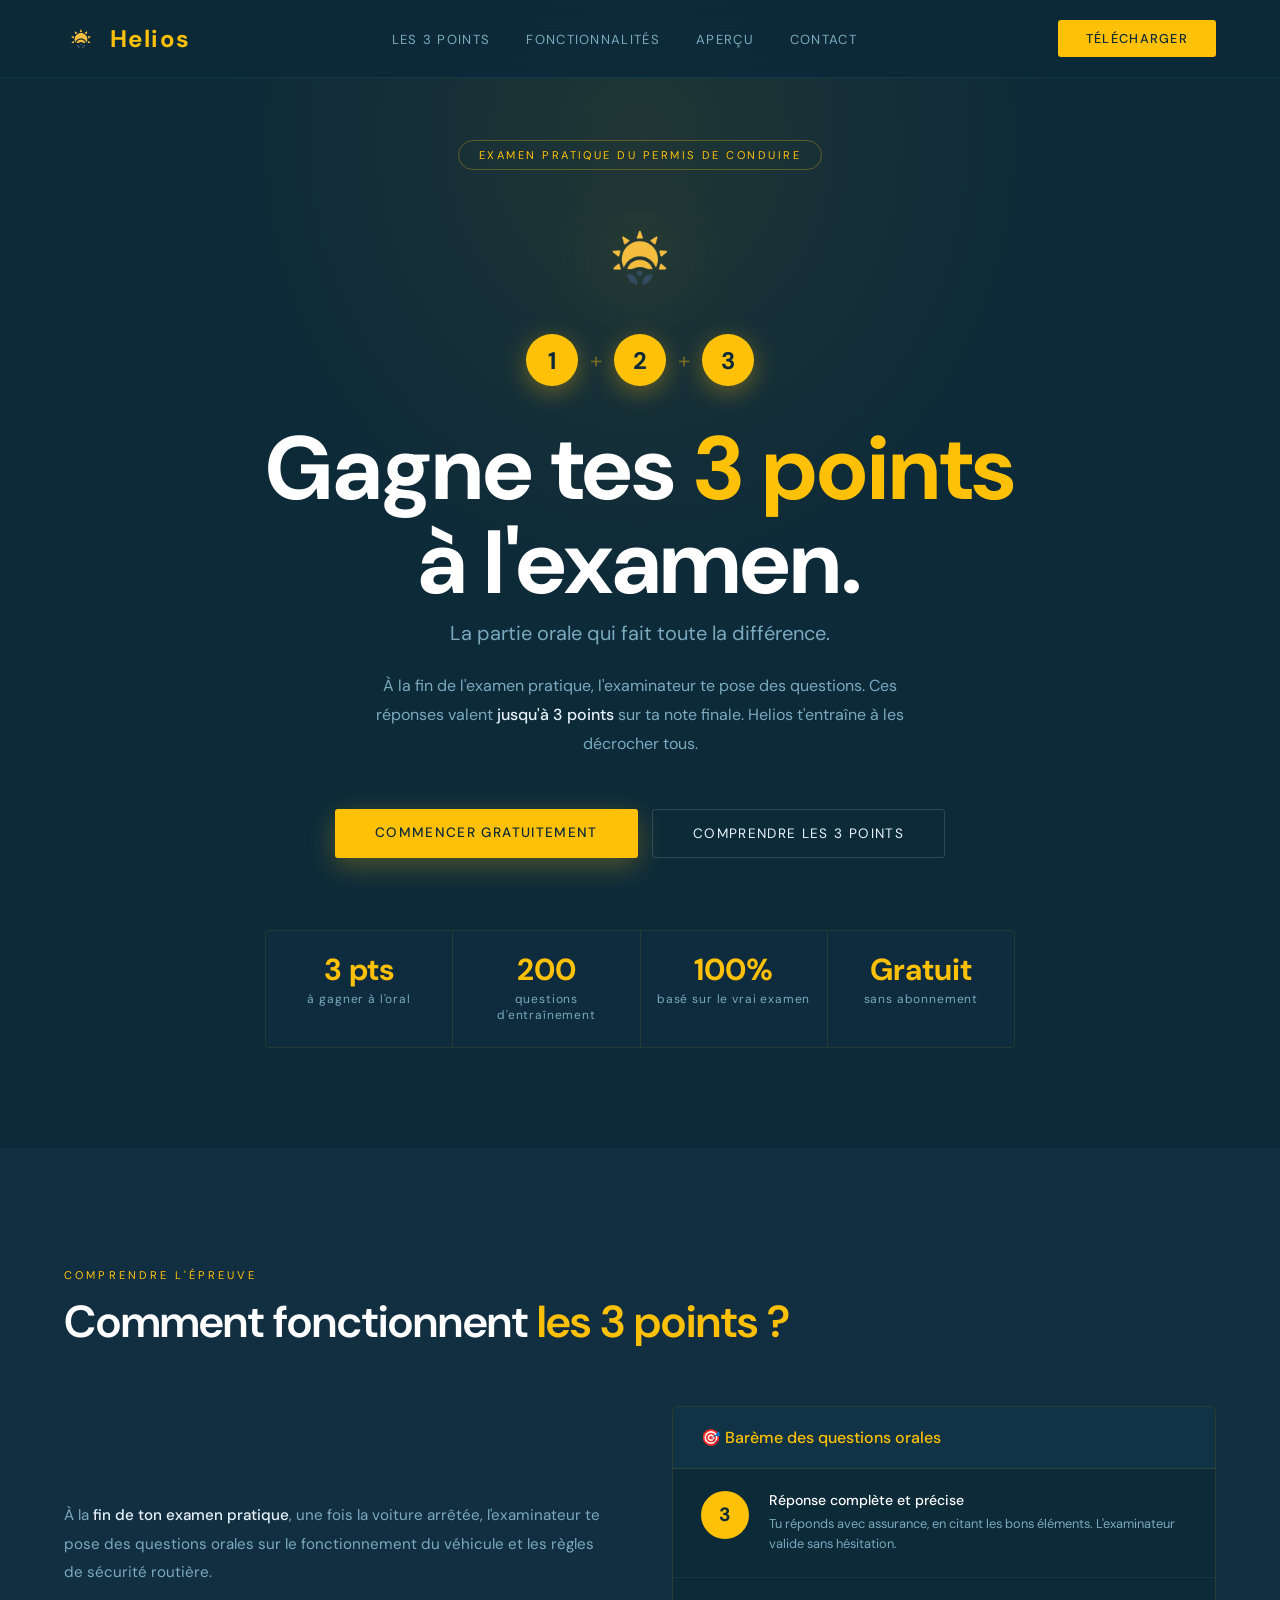
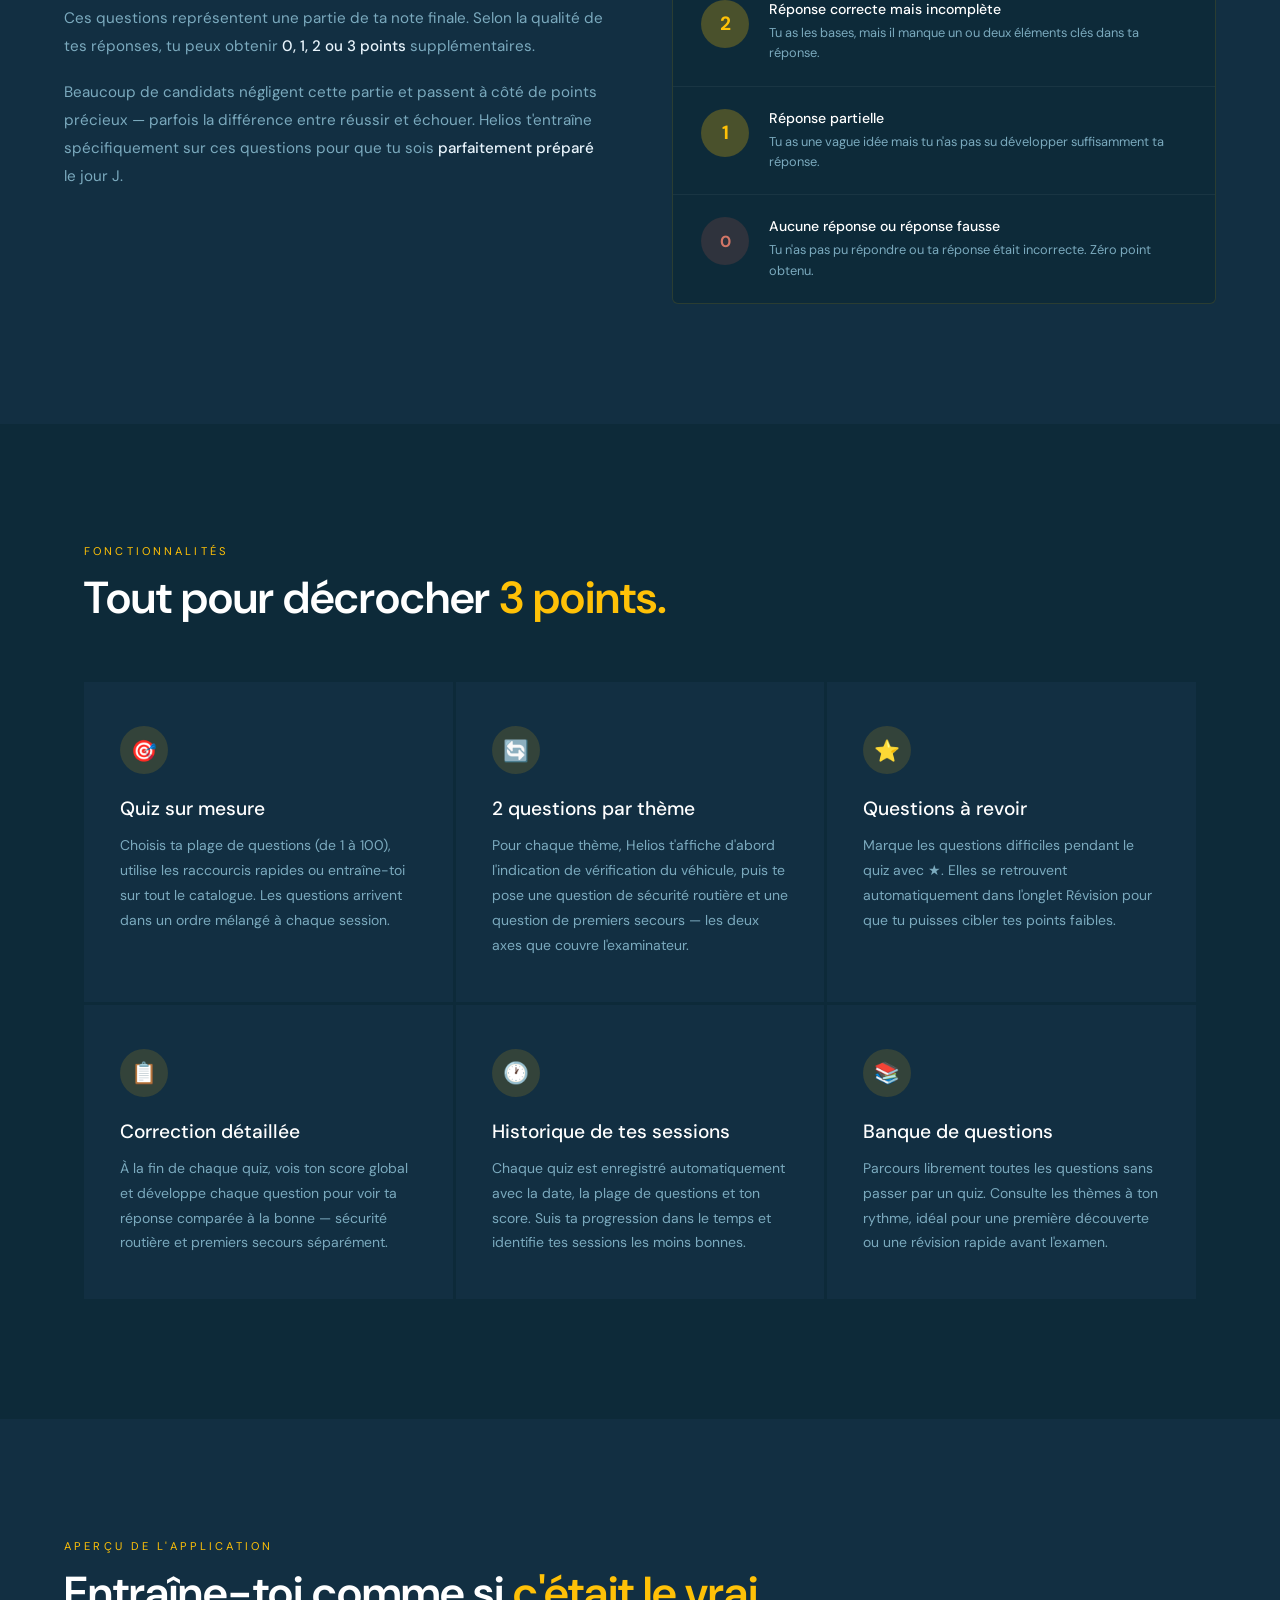
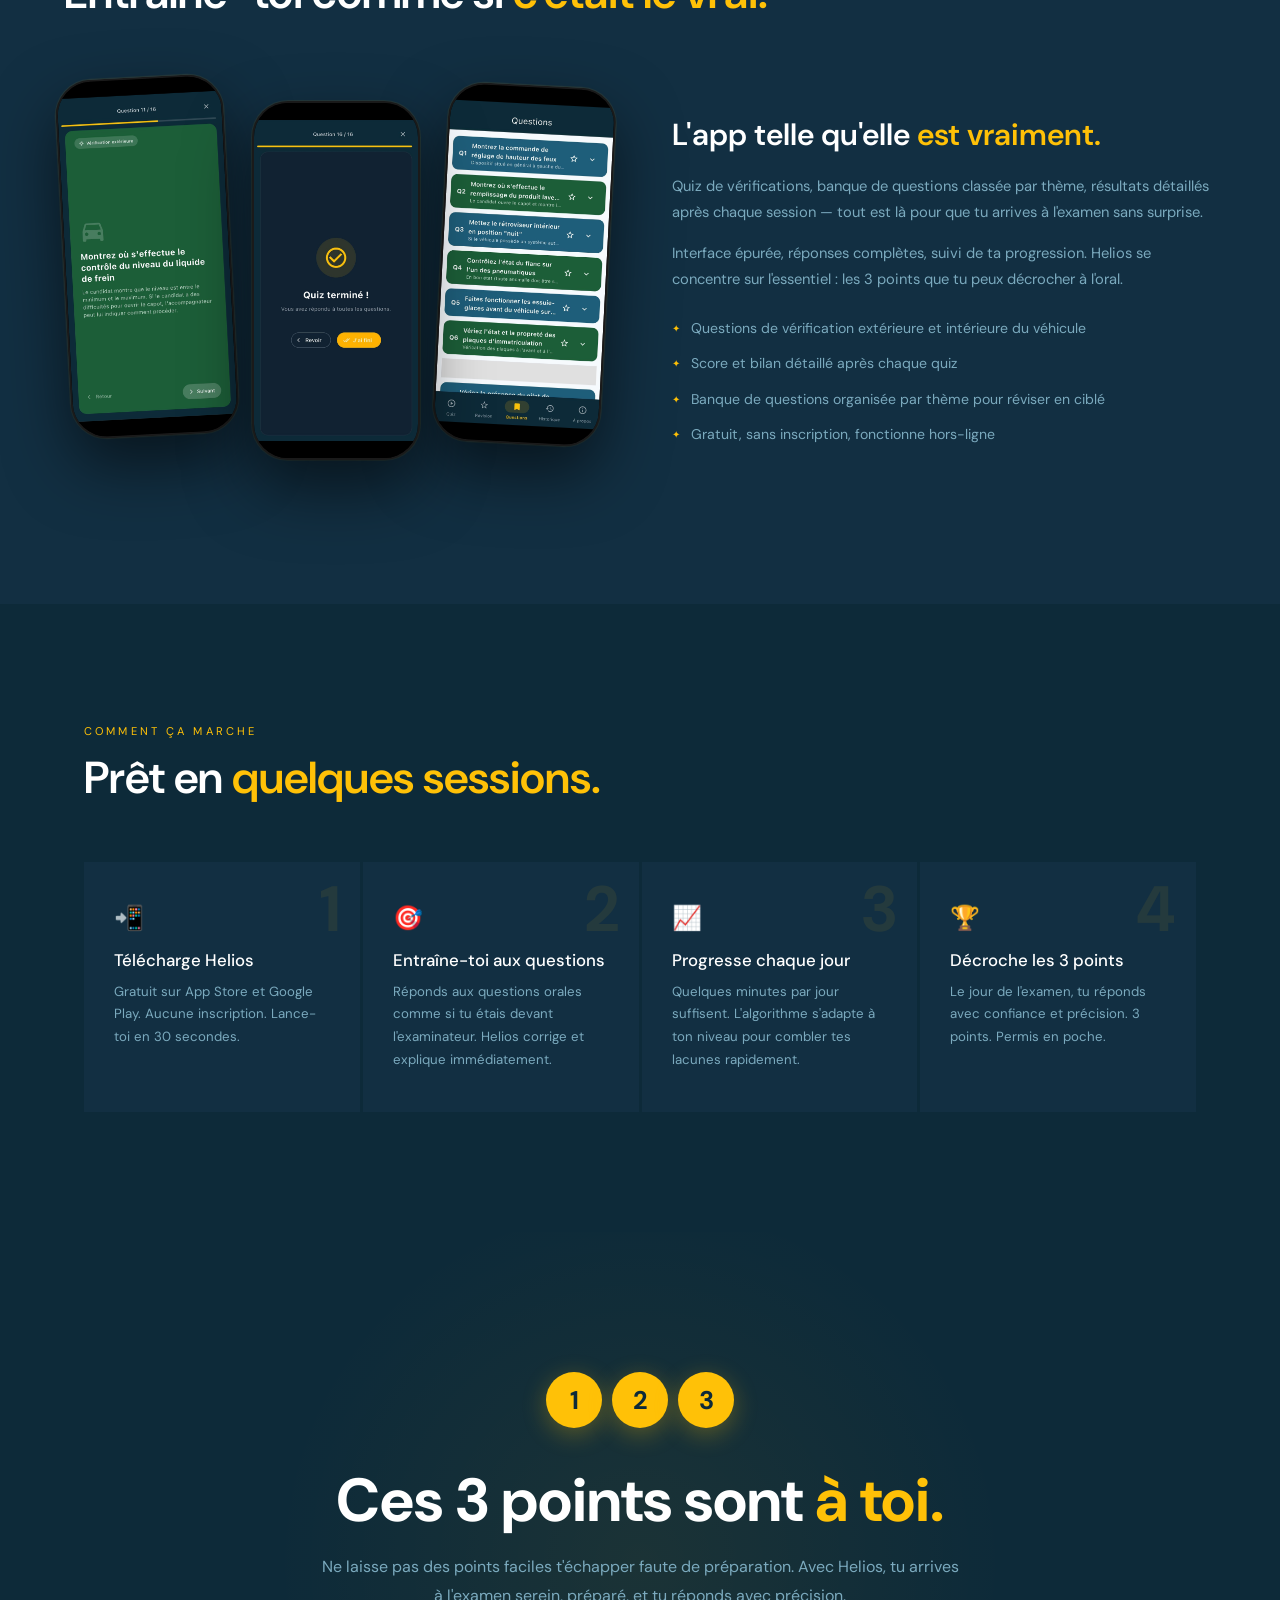
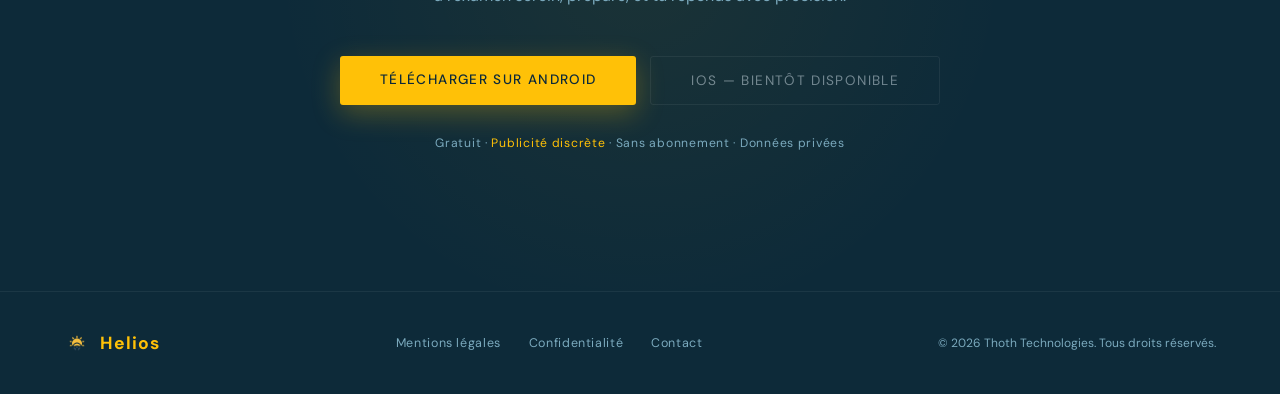
==== index.html @ 71e43f44 "Upgrade website" ====
<!DOCTYPE html>
<html lang="fr">
<head>
    <meta charset="UTF-8">
    <meta name="viewport" content="width=device-width, initial-scale=1.0">
    <title>Helios — Décroche tes 3 points à l'examen</title>
    <meta property="og:title" content="Helios — Décroche tes 3 points à l'examen">
    <meta property="og:description" content="Entraîne-toi aux questions orales du permis B. Gratuit, sans abonnement.">
    <meta property="og:type" content="website">
    <meta name="twitter:card" content="summary">
    <link rel="icon" href="img/logo.png">
    <link rel="stylesheet" href="style.css">
    <style>
        /* ─── HERO ─── */
        .hero {
            min-height:100vh; display:flex; align-items:center; justify-content:center;
            padding:140px 64px 100px; position:relative; overflow:hidden; text-align:center;
        }
        .hero::before {
            content:''; position:absolute; top:-100px; left:50%; transform:translateX(-50%);
            width:1000px; height:800px;
            background:radial-gradient(ellipse at 50% 30%, rgba(255,193,7,0.08), transparent 60%);
            pointer-events:none;
        }
        .hero-inner { position:relative; z-index:1; max-width:860px; }

        .hero-badge {
            display:inline-flex; align-items:center; gap:8px;
            border:1px solid rgba(255,193,7,0.3); color:var(--amber);
            font-size:0.7rem; letter-spacing:0.22em; text-transform:uppercase;
            padding:7px 20px; border-radius:100px; margin-bottom:40px;
            animation:riseIn .9s .05s ease both;
        }

        .hero-logo {
            width:96px; height:96px; object-fit:cover; object-position:center center;
            margin:0 auto 28px; display:block; border-radius:20px;
            filter:drop-shadow(0 0 40px rgba(255,193,7,0.42));
            animation:riseIn .9s .1s ease both;
        }

        .points-visual {
            display:flex; align-items:center; justify-content:center; gap:12px;
            margin-bottom:36px; animation:riseIn .9s .15s ease both;
        }
        .point-circle {
            width:52px; height:52px; border-radius:50%;
            background:var(--amber); color:var(--ink);
            font-family:'DM Sans',sans-serif; font-size:1.5rem; font-weight:700;
            display:flex; align-items:center; justify-content:center;
            box-shadow:0 6px 24px rgba(255,193,7,0.35);
            animation:popIn .5s ease both;
        }
        .point-circle:nth-child(1) { animation-delay:.3s; }
        .point-circle:nth-child(2) { animation-delay:.5s; width:62px; height:62px; font-size:1.8rem; box-shadow:0 8px 32px rgba(255,193,7,0.45); }
        .point-circle:nth-child(3) { animation-delay:.7s; }
        .point-plus { font-family:'DM Sans',sans-serif; font-size:1.4rem; color:rgba(255,193,7,0.4); }
        @keyframes popIn { from { opacity:0; transform:scale(0.5); } to { opacity:1; transform:scale(1); } }

        .hero-title {
            font-family:'DM Sans',sans-serif;
            font-size:clamp(3rem,7vw,5.6rem); font-weight:700; line-height:1.05;
            color:var(--white); margin-bottom:10px;
            animation:riseIn .9s .2s ease both;
        }
        .hero-title em { color:var(--amber); }

        .hero-tagline {
            font-family:'DM Sans',sans-serif;
            font-size:clamp(1rem,2vw,1.25rem); color:var(--muted);
            margin-bottom:26px; animation:riseIn .9s .25s ease both;
        }

        .hero-sub {
            font-size:1rem; color:var(--muted); line-height:1.8;
            max-width:580px; margin:0 auto 50px; animation:riseIn .9s .3s ease both;
        }
        .hero-sub strong { color:var(--text); font-weight:500; }

        .hero-actions {
            display:flex; gap:14px; justify-content:center; flex-wrap:wrap;
            animation:riseIn .9s .37s ease both;
        }

        .btn-gold {
            background:var(--amber); color:var(--ink); padding:15px 40px; border-radius:3px;
            font-size:0.85rem; font-weight:500; letter-spacing:0.1em; text-transform:uppercase;
            text-decoration:none; box-shadow:0 8px 28px rgba(255,193,7,0.28);
            transition:background .3s, transform .25s, box-shadow .3s;
        }
        .btn-gold:hover { background:var(--amber-soft); transform:translateY(-2px); box-shadow:0 14px 40px rgba(255,193,7,0.38); }
        .btn-ghost {
            background:transparent; color:var(--text); padding:15px 40px; border-radius:3px;
            font-size:0.85rem; letter-spacing:0.1em; text-transform:uppercase; text-decoration:none;
            border:1px solid rgba(255,255,255,0.14); transition:border-color .3s, color .3s;
        }
        .btn-ghost:hover { border-color:var(--amber); color:var(--amber); }

        /* Score strip */
        .score-strip {
            display:flex; gap:0; margin-top:72px;
            border:1px solid rgba(255,193,7,0.1); border-radius:4px; overflow:hidden;
            animation:riseIn .9s .45s ease both;
        }
        .score-item {
            flex:1; padding:24px 16px; text-align:center;
            background:rgba(18,47,66,0.55); border-right:1px solid rgba(255,193,7,0.1);
            transition:background .3s;
        }
        .score-item:last-child { border-right:none; }
        .score-item:hover { background:var(--ink-light); }
        .score-num { font-family:'DM Sans',sans-serif; font-size:1.9rem; font-weight:700; color:var(--amber); display:block; line-height:1; }
        .score-label { font-size:0.75rem; color:var(--muted); letter-spacing:0.07em; margin-top:6px; }

        @keyframes riseIn { from { opacity:0; transform:translateY(22px); } to { opacity:1; transform:translateY(0); } }

        /* ─── EXPLAINER ─── */
        .explainer { padding:120px 64px; background:var(--ink-light); }
        .explainer-inner { max-width:1200px; margin:0 auto; }
        .explainer-grid { display:grid; grid-template-columns:1fr 1fr; gap:64px; align-items:center; margin-top:56px; }
        .explainer-text p { font-size:0.95rem; color:var(--muted); line-height:1.85; margin-bottom:18px; }
        .explainer-text p strong { color:var(--text); font-weight:500; }

        .points-card { background:var(--ink); border:1px solid rgba(255,193,7,0.12); border-radius:6px; overflow:hidden; }
        .points-card-header {
            background:rgba(31,94,122,0.18); padding:20px 28px;
            border-bottom:1px solid rgba(255,193,7,0.12);
            display:flex; align-items:center; gap:10px;
        }
        .points-card-header span { font-family:'DM Sans',sans-serif; font-size:1rem; font-weight:500; color:var(--amber); }
        .points-row {
            padding:22px 28px; border-bottom:1px solid rgba(255,255,255,0.05);
            display:flex; align-items:flex-start; gap:20px; transition:background .2s;
        }
        .points-row:last-child { border-bottom:none; }
        .points-row:hover { background:rgba(255,193,7,0.03); }
        .points-badge {
            min-width:48px; height:48px; border-radius:50%;
            background:var(--amber); color:var(--ink);
            font-family:'DM Sans',sans-serif; font-size:1.2rem; font-weight:700;
            display:flex; align-items:center; justify-content:center; flex-shrink:0;
        }
        .points-badge.partial { background:rgba(255,193,7,0.25); color:var(--amber); }
        .points-badge.zero { background:rgba(240,100,80,0.15); color:var(--red); font-size:1rem; }
        .points-info h4 { font-size:0.88rem; color:var(--white); font-weight:500; margin-bottom:5px; }
        .points-info p { font-size:0.8rem; color:var(--muted); line-height:1.6; }

        .section-eyebrow { font-size:0.7rem; letter-spacing:0.28em; text-transform:uppercase; color:var(--amber); margin-bottom:14px; }
        .section-title { font-family:'DM Sans',sans-serif; font-size:clamp(1.9rem,3.5vw,3rem); font-weight:600; color:var(--white); line-height:1.2; margin-bottom:0; }
        .section-title em { color:var(--amber); }

        /* ─── FEATURES ─── */
        .features { padding:120px 64px; max-width:1240px; margin:0 auto; }
        .features-grid { display:grid; grid-template-columns:repeat(3,1fr); gap:3px; }
        .feat { background:var(--ink-light); padding:44px 36px; position:relative; overflow:hidden; transition:background .3s; }
        .feat:hover { background:rgba(31,94,122,0.10); }
        .feat::after { content:''; position:absolute; top:0; left:0; right:0; height:2px; background:linear-gradient(90deg,var(--amber),transparent); opacity:0; transition:opacity .3s; }
        .feat:hover::after { opacity:1; }
        .feat-icon { width:48px; height:48px; border-radius:50%; background:var(--amber-dim); display:flex; align-items:center; justify-content:center; font-size:1.3rem; margin-bottom:22px; }
        .feat-title { font-family:'DM Sans',sans-serif; font-size:1.2rem; font-weight:500; color:var(--white); margin-bottom:12px; }
        .feat-desc { font-size:0.875rem; color:var(--muted); line-height:1.78; }

        /* ─── PREVIEW ─── */
        .preview { padding:120px 64px; background:var(--ink-light); }
        .preview-inner { max-width:1240px; margin:0 auto; }
        .preview-grid { display:grid; grid-template-columns:1fr 1fr; gap:64px; align-items:center; margin-top:56px; }

        .screenshots-gallery {
            display:flex; gap:20px; align-items:flex-start; justify-content:center;
            padding:16px 0 32px;
        }
        .phone-frame {
            flex:1; max-width:200px; border-radius:36px; overflow:hidden;
            border:2px solid rgba(255,255,255,0.1);
            box-shadow:0 28px 64px rgba(0,0,0,0.55), 0 0 0 1px rgba(255,193,7,0.08);
            background:#000;
            transition:transform .35s ease, box-shadow .35s ease;
        }
        .phone-frame img { width:100%; height:auto; display:block; }
        .phone-frame:first-child { transform:rotate(-3deg) translateY(-16px); }
        .phone-frame:first-child:hover { transform:rotate(-3deg) translateY(-24px); box-shadow:0 40px 80px rgba(0,0,0,0.65), 0 0 0 1px rgba(255,193,7,0.2); }
        .phone-frame:nth-child(2) { transform:rotate(0deg) translateY(8px); z-index:1; }
        .phone-frame:nth-child(2):hover { transform:rotate(0deg) translateY(0px); box-shadow:0 40px 80px rgba(0,0,0,0.65), 0 0 0 1px rgba(255,193,7,0.2); }
        .phone-frame:last-child { transform:rotate(3deg) translateY(-8px); }
        .phone-frame:last-child:hover { transform:rotate(3deg) translateY(-16px); box-shadow:0 40px 80px rgba(0,0,0,0.65), 0 0 0 1px rgba(255,193,7,0.2); }

        .preview-text h3 { font-family:'DM Sans',sans-serif; font-size:1.9rem; font-weight:600; color:var(--white); margin-bottom:18px; line-height:1.3; }
        .preview-text h3 em { color:var(--amber); }
        .preview-text p { font-size:0.92rem; color:var(--muted); line-height:1.8; margin-bottom:14px; }
        .preview-points { list-style:none; display:flex; flex-direction:column; gap:13px; margin-top:24px; }
        .preview-points li { display:flex; align-items:flex-start; gap:11px; font-size:0.88rem; color:var(--muted); line-height:1.6; }
        .preview-points li::before { content:'✦'; color:var(--amber); font-size:0.6rem; margin-top:4px; flex-shrink:0; }

        /* ─── HOW ─── */
        .how { padding:120px 64px; max-width:1240px; margin:0 auto; }
        .how-steps { display:grid; grid-template-columns:repeat(4,1fr); gap:3px; margin-top:56px; }
        .step { background:var(--ink-light); padding:40px 30px; position:relative; transition:background .3s; }
        .step:hover { background:rgba(31,94,122,0.10); }
        .step::after { content:''; position:absolute; bottom:0; left:0; right:0; height:2px; background:linear-gradient(90deg,var(--amber),transparent); opacity:0; transition:opacity .3s; }
        .step:hover::after { opacity:1; }
        .step-num { font-family:'DM Sans',sans-serif; font-size:4rem; font-weight:700; color:rgba(255,193,7,0.08); line-height:1; position:absolute; top:16px; right:20px; }
        .step-icon { font-size:1.5rem; margin-bottom:16px; }
        .step-title { font-family:'DM Sans',sans-serif; font-size:1.05rem; font-weight:500; color:var(--white); margin-bottom:10px; }
        .step-desc { font-size:0.83rem; color:var(--muted); line-height:1.72; }

        /* ─── CTA ─── */
        .cta-section { padding:140px 64px; text-align:center; position:relative; overflow:hidden; }
        .cta-section::before {
            content:''; position:absolute; top:50%; left:50%; transform:translate(-50%,-50%);
            width:800px; height:800px;
            background:radial-gradient(circle, rgba(255,193,7,0.06), transparent 65%); pointer-events:none;
        }
        .cta-inner { position:relative; z-index:1; max-width:640px; margin:0 auto; }
        .cta-points { display:flex; gap:10px; justify-content:center; margin-bottom:40px; }
        .cta-point {
            width:56px; height:56px; border-radius:50%;
            background:var(--amber); color:var(--ink);
            font-family:'DM Sans',sans-serif; font-size:1.6rem; font-weight:700;
            display:flex; align-items:center; justify-content:center;
            box-shadow:0 6px 24px rgba(255,193,7,0.3);
        }
        .cta-title { font-family:'DM Sans',sans-serif; font-size:clamp(2.4rem,5vw,3.8rem); font-weight:700; color:var(--white); line-height:1.1; margin-bottom:18px; }
        .cta-title em { color:var(--amber); }
        .cta-sub { font-size:1rem; color:var(--muted); line-height:1.8; margin-bottom:46px; }
        .cta-trust { margin-top:30px; font-size:0.76rem; color:var(--muted); letter-spacing:0.06em; }
        .cta-trust span { color:var(--amber); }

        /* ─── RESPONSIVE ─── */
        @media (max-width:900px) {
            .hero, .features, .preview, .cta-section, .how, .explainer { padding-left:24px; padding-right:24px; }
            .features-grid, .how-steps { grid-template-columns:1fr; }
            .preview-grid, .explainer-grid { grid-template-columns:1fr; }
            .screenshots-gallery { gap:12px; }
            .phone-frame { max-width:140px; border-radius:24px; }
            .phone-frame:first-child, .phone-frame:last-child { transform:none; }
            .phone-frame:nth-child(2) { transform:none; }
            .score-strip { flex-direction:column; }
            .score-item { border-right:none; border-bottom:1px solid rgba(255,193,7,0.1); }
            .score-item:last-child { border-bottom:none; }
        }
        @media (max-width:600px) {
            .hero-title { font-size:2.6rem; }
            .point-circle { width:44px; height:44px; font-size:1.2rem; }
            .point-circle:nth-child(2) { width:52px; height:52px; font-size:1.4rem; }
        }
    </style>
</head>
<body>

<!-- NAV -->
<nav class="nav">
    <a href="#" class="nav-brand">
        <img src="img/logo.png" alt="Helios">
        <span>Helios</span>
    </a>
    <ul class="nav-links">
        <li><a href="#comment">Les 3 points</a></li>
        <li><a href="#fonctionnalites">Fonctionnalités</a></li>
        <li><a href="#apercu">Aperçu</a></li>
        <li><a href="#contact">Contact</a></li>
    </ul>
    <a href="#contact" class="nav-btn">Télécharger</a>
</nav>

<!-- HERO -->
<section class="hero">
    <div class="hero-inner">
        <div class="hero-badge">Examen pratique du permis de conduire</div>
        <img src="img/logo.png" alt="Helios" class="hero-logo">

        <div class="points-visual">
            <div class="point-circle">1</div>
            <span class="point-plus">+</span>
            <div class="point-circle">2</div>
            <span class="point-plus">+</span>
            <div class="point-circle">3</div>
        </div>

        <h1 class="hero-title">Gagne tes <em>3 points</em><br>à l'examen.</h1>
        <p class="hero-tagline">La partie orale qui fait toute la différence.</p>
        <p class="hero-sub">
            À la fin de l'examen pratique, l'examinateur te pose des questions. Ces réponses valent <strong>jusqu'à 3 points</strong> sur ta note finale. Helios t'entraîne à les décrocher tous.
        </p>
        <div class="hero-actions">
            <a href="#contact" class="btn-gold">Commencer gratuitement</a>
            <a href="#comment" class="btn-ghost">Comprendre les 3 points</a>
        </div>
        <div class="score-strip">
            <div class="score-item">
                <span class="score-num">3 pts</span>
                <div class="score-label">à gagner à l'oral</div>
            </div>
            <div class="score-item">
                <span class="score-num">200</span>
                <div class="score-label">questions d'entraînement</div>
            </div>
            <div class="score-item">
                <span class="score-num">100%</span>
                <div class="score-label">basé sur le vrai examen</div>
            </div>
            <div class="score-item">
                <span class="score-num">Gratuit</span>
                <div class="score-label">sans abonnement</div>
            </div>
        </div>
    </div>
</section>

<!-- EXPLICATION DES 3 POINTS -->
<section class="explainer" id="comment">
    <div class="explainer-inner">
        <p class="section-eyebrow">Comprendre l'épreuve</p>
        <h2 class="section-title" style="margin-bottom:0;">Comment fonctionnent <em>les 3 points ?</em></h2>
        <div class="explainer-grid">
            <div class="explainer-text">
                <p>À la <strong>fin de ton examen pratique</strong>, une fois la voiture arrêtée, l'examinateur te pose des questions orales sur le fonctionnement du véhicule et les règles de sécurité routière.</p>
                <p>Ces questions représentent une partie de ta note finale. Selon la qualité de tes réponses, tu peux obtenir <strong>0, 1, 2 ou 3 points</strong> supplémentaires.</p>
                <p>Beaucoup de candidats négligent cette partie et passent à côté de points précieux — parfois la différence entre réussir et échouer. Helios t'entraîne spécifiquement sur ces questions pour que tu sois <strong>parfaitement préparé</strong> le jour J.</p>
            </div>
            <div class="points-card">
                <div class="points-card-header">
                    <span>🎯 Barème des questions orales</span>
                </div>
                <div class="points-row">
                    <div class="points-badge">3</div>
                    <div class="points-info">
                        <h4>Réponse complète et précise</h4>
                        <p>Tu réponds avec assurance, en citant les bons éléments. L'examinateur valide sans hésitation.</p>
                    </div>
                </div>
                <div class="points-row">
                    <div class="points-badge partial">2</div>
                    <div class="points-info">
                        <h4>Réponse correcte mais incomplète</h4>
                        <p>Tu as les bases, mais il manque un ou deux éléments clés dans ta réponse.</p>
                    </div>
                </div>
                <div class="points-row">
                    <div class="points-badge partial">1</div>
                    <div class="points-info">
                        <h4>Réponse partielle</h4>
                        <p>Tu as une vague idée mais tu n'as pas su développer suffisamment ta réponse.</p>
                    </div>
                </div>
                <div class="points-row">
                    <div class="points-badge zero">0</div>
                    <div class="points-info">
                        <h4>Aucune réponse ou réponse fausse</h4>
                        <p>Tu n'as pas pu répondre ou ta réponse était incorrecte. Zéro point obtenu.</p>
                    </div>
                </div>
            </div>
        </div>
    </div>
</section>

<!-- FEATURES -->
<section class="features" id="fonctionnalites">
    <p class="section-eyebrow">Fonctionnalités</p>
    <h2 class="section-title" style="margin-bottom:56px;">Tout pour décrocher <em>3 points.</em></h2>
    <div class="features-grid">
        <div class="feat">
            <div class="feat-icon">🎯</div>
            <h3 class="feat-title">Quiz sur mesure</h3>
            <p class="feat-desc">Choisis ta plage de questions (de 1 à 100), utilise les raccourcis rapides ou entraîne-toi sur tout le catalogue. Les questions arrivent dans un ordre mélangé à chaque session.</p>
        </div>
        <div class="feat">
            <div class="feat-icon">🔄</div>
            <h3 class="feat-title">2 questions par thème</h3>
            <p class="feat-desc">Pour chaque thème, Helios t'affiche d'abord l'indication de vérification du véhicule, puis te pose une question de sécurité routière et une question de premiers secours — les deux axes que couvre l'examinateur.</p>
        </div>
        <div class="feat">
            <div class="feat-icon">⭐</div>
            <h3 class="feat-title">Questions à revoir</h3>
            <p class="feat-desc">Marque les questions difficiles pendant le quiz avec ★. Elles se retrouvent automatiquement dans l'onglet Révision pour que tu puisses cibler tes points faibles.</p>
        </div>
        <div class="feat">
            <div class="feat-icon">📋</div>
            <h3 class="feat-title">Correction détaillée</h3>
            <p class="feat-desc">À la fin de chaque quiz, vois ton score global et développe chaque question pour voir ta réponse comparée à la bonne — sécurité routière et premiers secours séparément.</p>
        </div>
        <div class="feat">
            <div class="feat-icon">🕐</div>
            <h3 class="feat-title">Historique de tes sessions</h3>
            <p class="feat-desc">Chaque quiz est enregistré automatiquement avec la date, la plage de questions et ton score. Suis ta progression dans le temps et identifie tes sessions les moins bonnes.</p>
        </div>
        <div class="feat">
            <div class="feat-icon">📚</div>
            <h3 class="feat-title">Banque de questions</h3>
            <p class="feat-desc">Parcours librement toutes les questions sans passer par un quiz. Consulte les thèmes à ton rythme, idéal pour une première découverte ou une révision rapide avant l'examen.</p>
        </div>
    </div>
</section>

<!-- APERÇU QUESTION -->
<section class="preview" id="apercu">
    <div class="preview-inner">
        <p class="section-eyebrow">Aperçu de l'application</p>
        <h2 class="section-title" style="margin-bottom:0;">Entraîne-toi comme si <em>c'était le vrai.</em></h2>
        <div class="preview-grid">
            <div class="screenshots-gallery">
                <div class="phone-frame">
                    <img src="img/screenshots/WA0005.jpg" alt="Question de vérification extérieure dans Helios" loading="lazy">
                </div>
                <div class="phone-frame">
                    <img src="img/screenshots/WA0013.jpg" alt="Résultats du quiz dans Helios" loading="lazy">
                </div>
                <div class="phone-frame">
                    <img src="img/screenshots/WA0017.jpg" alt="Banque de questions dans Helios" loading="lazy">
                </div>
            </div>
            <div class="preview-text">
                <h3>L'app telle qu'elle <em>est vraiment.</em></h3>
                <p>Quiz de vérifications, banque de questions classée par thème, résultats détaillés après chaque session — tout est là pour que tu arrives à l'examen sans surprise.</p>
                <p>Interface épurée, réponses complètes, suivi de ta progression. Helios se concentre sur l'essentiel : les 3 points que tu peux décrocher à l'oral.</p>
                <ul class="preview-points">
                    <li>Questions de vérification extérieure et intérieure du véhicule</li>
                    <li>Score et bilan détaillé après chaque quiz</li>
                    <li>Banque de questions organisée par thème pour réviser en ciblé</li>
                    <li>Gratuit, sans inscription, fonctionne hors-ligne</li>
                </ul>
            </div>
        </div>
    </div>
</section>

<!-- HOW IT WORKS -->
<section class="how">
    <p class="section-eyebrow">Comment ça marche</p>
    <h2 class="section-title" style="margin-bottom:0;">Prêt en <em>quelques sessions.</em></h2>
    <div class="how-steps">
        <div class="step">
            <span class="step-num">1</span>
            <div class="step-icon">📲</div>
            <h3 class="step-title">Télécharge Helios</h3>
            <p class="step-desc">Gratuit sur App Store et Google Play. Aucune inscription. Lance-toi en 30 secondes.</p>
        </div>
        <div class="step">
            <span class="step-num">2</span>
            <div class="step-icon">🎯</div>
            <h3 class="step-title">Entraîne-toi aux questions</h3>
            <p class="step-desc">Réponds aux questions orales comme si tu étais devant l'examinateur. Helios corrige et explique immédiatement.</p>
        </div>
        <div class="step">
            <span class="step-num">3</span>
            <div class="step-icon">📈</div>
            <h3 class="step-title">Progresse chaque jour</h3>
            <p class="step-desc">Quelques minutes par jour suffisent. L'algorithme s'adapte à ton niveau pour combler tes lacunes rapidement.</p>
        </div>
        <div class="step">
            <span class="step-num">4</span>
            <div class="step-icon">🏆</div>
            <h3 class="step-title">Décroche les 3 points</h3>
            <p class="step-desc">Le jour de l'examen, tu réponds avec confiance et précision. 3 points. Permis en poche.</p>
        </div>
    </div>
</section>

<!-- CTA -->
<section class="cta-section" id="contact">
    <div class="cta-inner">
        <div class="cta-points">
            <div class="cta-point">1</div>
            <div class="cta-point">2</div>
            <div class="cta-point">3</div>
        </div>
        <h2 class="cta-title">Ces 3 points sont <em>à toi.</em></h2>
        <p class="cta-sub">Ne laisse pas des points faciles t'échapper faute de préparation. Avec Helios, tu arrives à l'examen serein, préparé, et tu réponds avec précision.</p>
        <div class="hero-actions" style="justify-content:center;">
            <a href="https://play.google.com/store/apps/details?id=fr.thoth.examprepb&pli=1" class="btn-gold" target="_blank" rel="noopener">Télécharger sur Android</a>
            <span class="btn-ghost" style="opacity:0.45;cursor:default;" title="Bientôt disponible">iOS — Bientôt disponible</span>
        </div>
        <p class="cta-trust">Gratuit · <span>Publicité discrète</span> · Sans abonnement · Données privées</p>
    </div>
</section>

<!-- FOOTER -->
<footer class="footer">
    <div class="footer-brand">
        <img src="img/logo.png" alt="Helios">
        <span>Helios</span>
    </div>
    <div class="footer-links">
        <a href="mentions-legales.html">Mentions légales</a>
        <a href="confidentialite.html">Confidentialité</a>
        <a href="mailto:contact@thoth.fr">Contact</a>
    </div>
    <span class="footer-copy">© 2026 Thoth Technologies. Tous droits réservés.</span>
</footer>

</body>
</html>
---- style.css ----
@import url('https://fonts.googleapis.com/css2?family=DM+Sans:ital,wght@0,300;0,400;0,500;0,700;1,400&display=swap');

:root {
    --ink:        #0D2A39;
    --ink-light:  #122F42;
    --ink-mid:    #0F2D3D;
    --blue:       #1F5E7A;
    --amber:      #FFC107;
    --amber-soft: #FFD54F;
    --amber-dim:  rgba(255,193,7,0.14);
    --text:       #E8F4FC;
    --muted:      #7BAABE;
    --white:      #ffffff;
    --green:      rgba(100,220,140,0.85);
    --green-bg:   rgba(100,220,140,0.07);
    --red-bg:     rgba(240,100,80,0.06);
    --red:        rgba(240,130,110,0.85);
}

*, *::before, *::after { margin:0; padding:0; box-sizing:border-box; }
html { scroll-behavior:smooth; }
body { background:var(--ink); color:var(--text); font-family:'DM Sans',sans-serif; font-weight:400; overflow-x:hidden; }
em { font-style:normal; }

/* ─── NAV ─── */
.nav {
    position:fixed; top:0; left:0; right:0; z-index:200;
    display:flex; align-items:center; justify-content:space-between;
    padding:20px 64px;
    background:rgba(13,42,57,0.9); backdrop-filter:blur(16px);
    border-bottom:1px solid rgba(31,94,122,0.3);
}
.nav-brand { display:flex; align-items:center; gap:12px; text-decoration:none; }
.nav-brand img { height:34px; width:34px; object-fit:cover; object-position:center center; border-radius:6px; }
.nav-brand span { font-family:'DM Sans',sans-serif; font-size:1.5rem; font-weight:700; color:var(--amber); letter-spacing:0.06em; }
.nav-links { display:flex; gap:36px; list-style:none; }
.nav-links a { color:var(--muted); text-decoration:none; font-size:0.82rem; letter-spacing:0.1em; text-transform:uppercase; transition:color .3s; }
.nav-links a:hover { color:var(--amber); }
.nav-btn { background:var(--amber); color:var(--ink); padding:10px 28px; border-radius:3px; font-size:0.8rem; font-weight:500; letter-spacing:0.1em; text-transform:uppercase; text-decoration:none; transition:background .3s, transform .2s; }
.nav-btn:hover { background:var(--amber-soft); transform:translateY(-1px); }

/* ─── FOOTER ─── */
.footer {
    padding:38px 64px; border-top:1px solid rgba(255,255,255,0.06);
    display:flex; align-items:center; justify-content:space-between; flex-wrap:wrap; gap:16px;
}
.footer-brand { display:flex; align-items:center; gap:10px; }
.footer-brand img { height:26px; width:26px; object-fit:cover; object-position:center center; border-radius:5px; }
.footer-brand span { font-family:'DM Sans',sans-serif; font-size:1.1rem; font-weight:700; color:var(--amber); letter-spacing:0.06em; }
.footer-links { display:flex; gap:28px; }
.footer-links a { font-size:0.78rem; color:var(--muted); text-decoration:none; letter-spacing:0.05em; transition:color .3s; }
.footer-links a:hover { color:var(--amber); }
.footer-copy { font-size:0.75rem; color:var(--muted); }

/* ─── RESPONSIVE (nav + footer only) ─── */
@media (max-width:900px) {
    .nav { padding:18px 24px; }
    .nav-links { display:none; }
    .footer { flex-direction:column; align-items:flex-start; padding:28px 24px; }
}
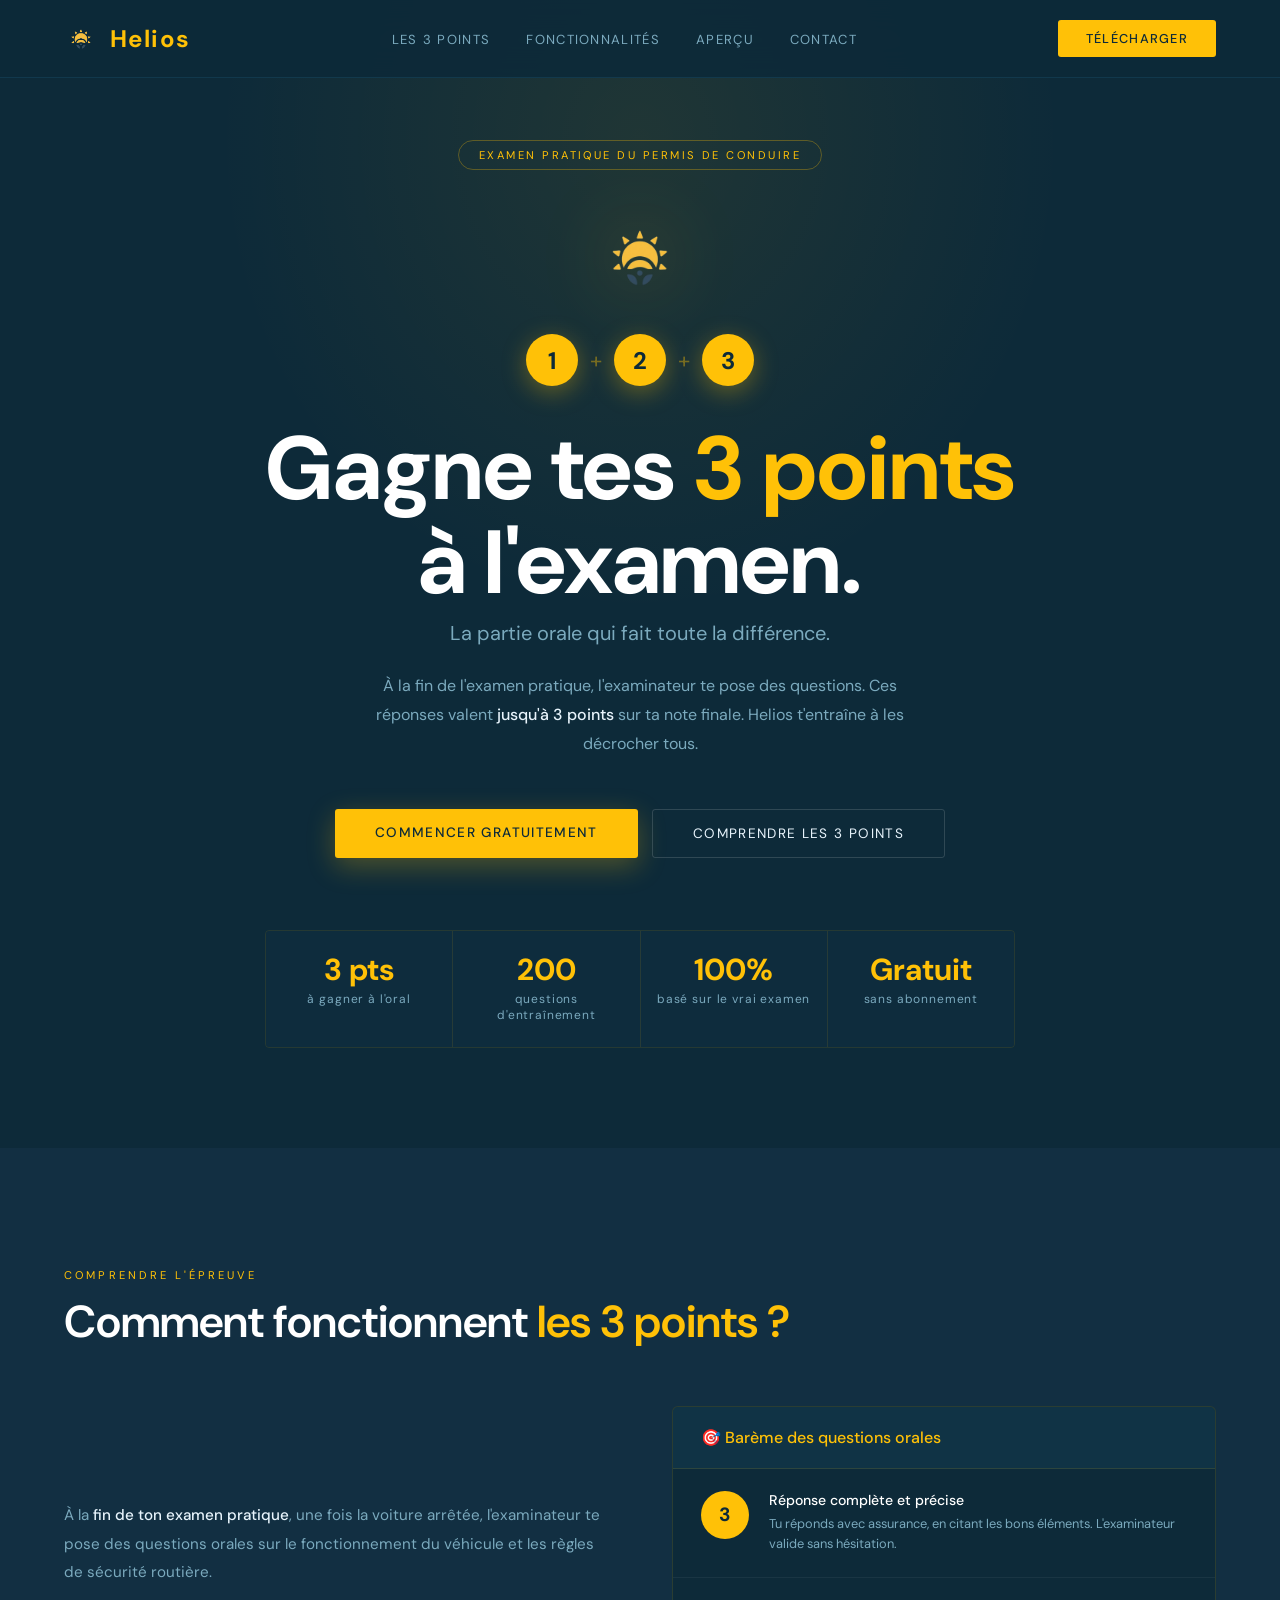
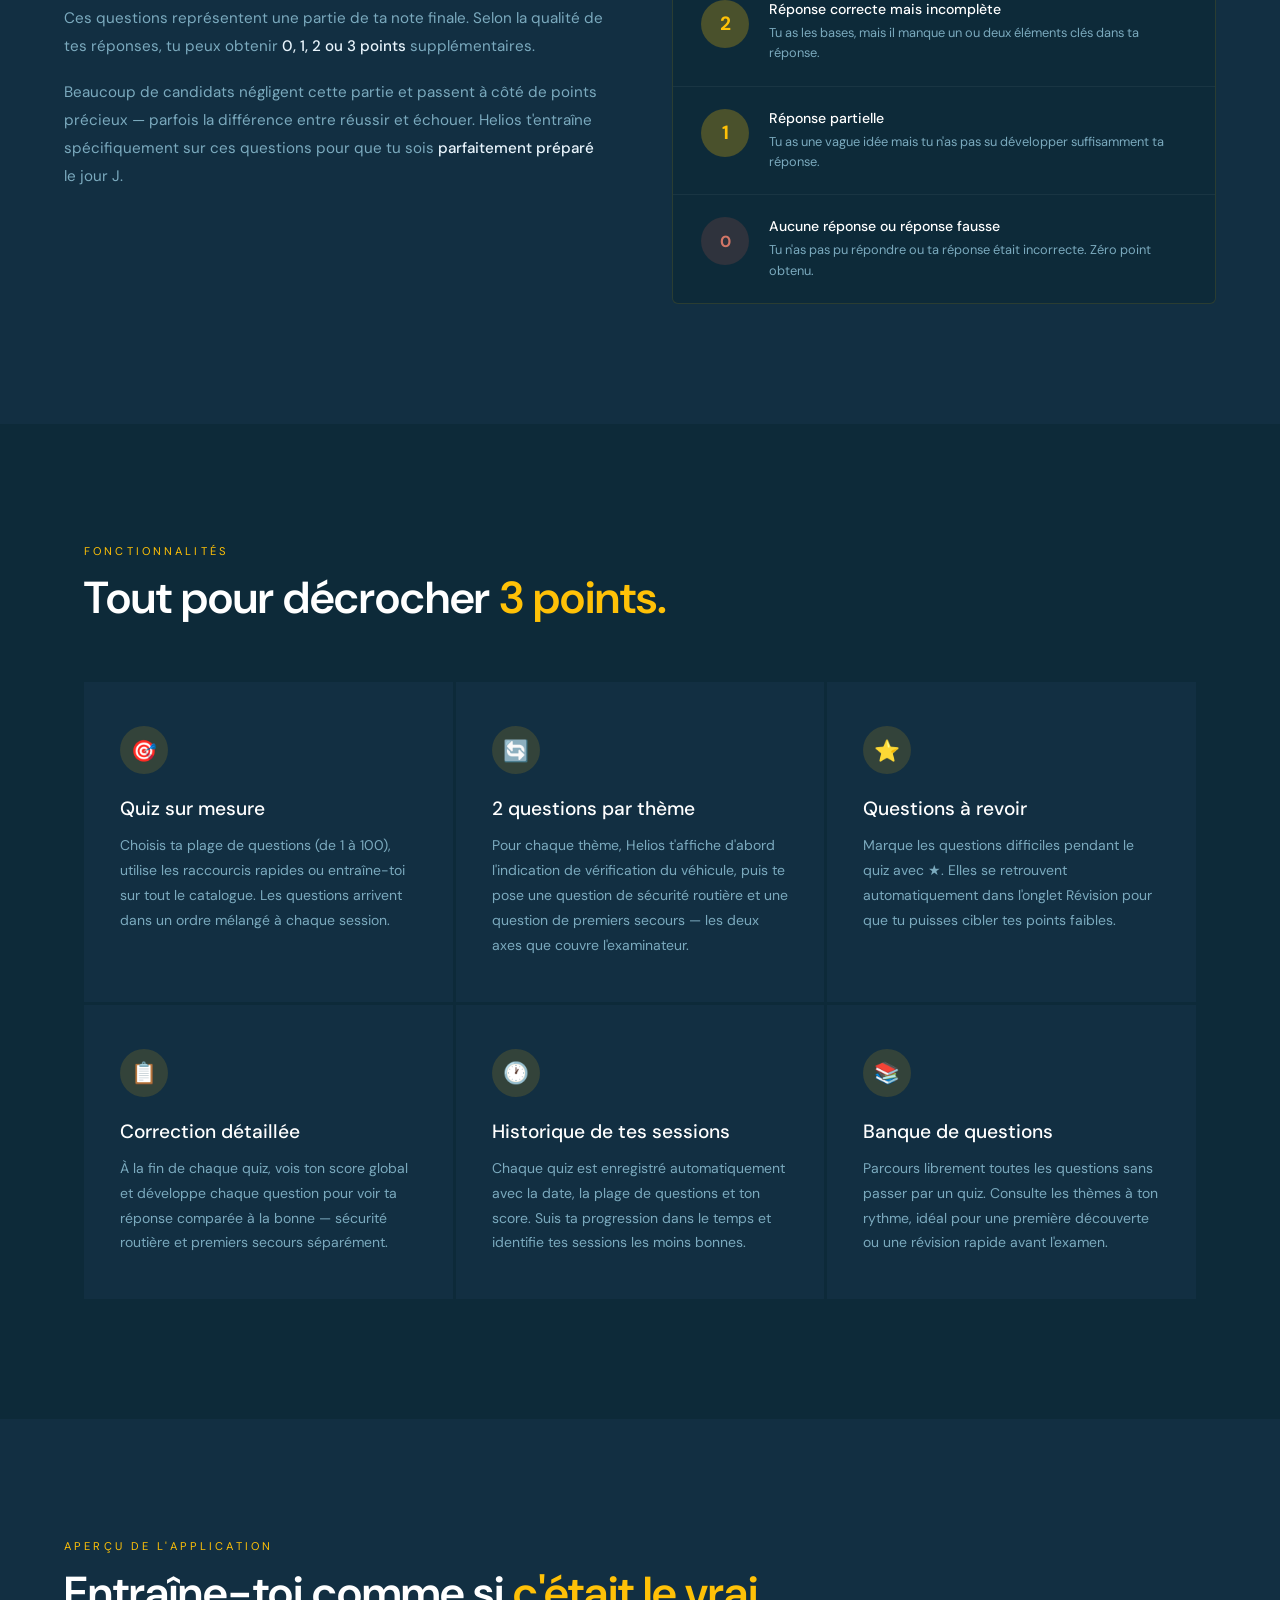
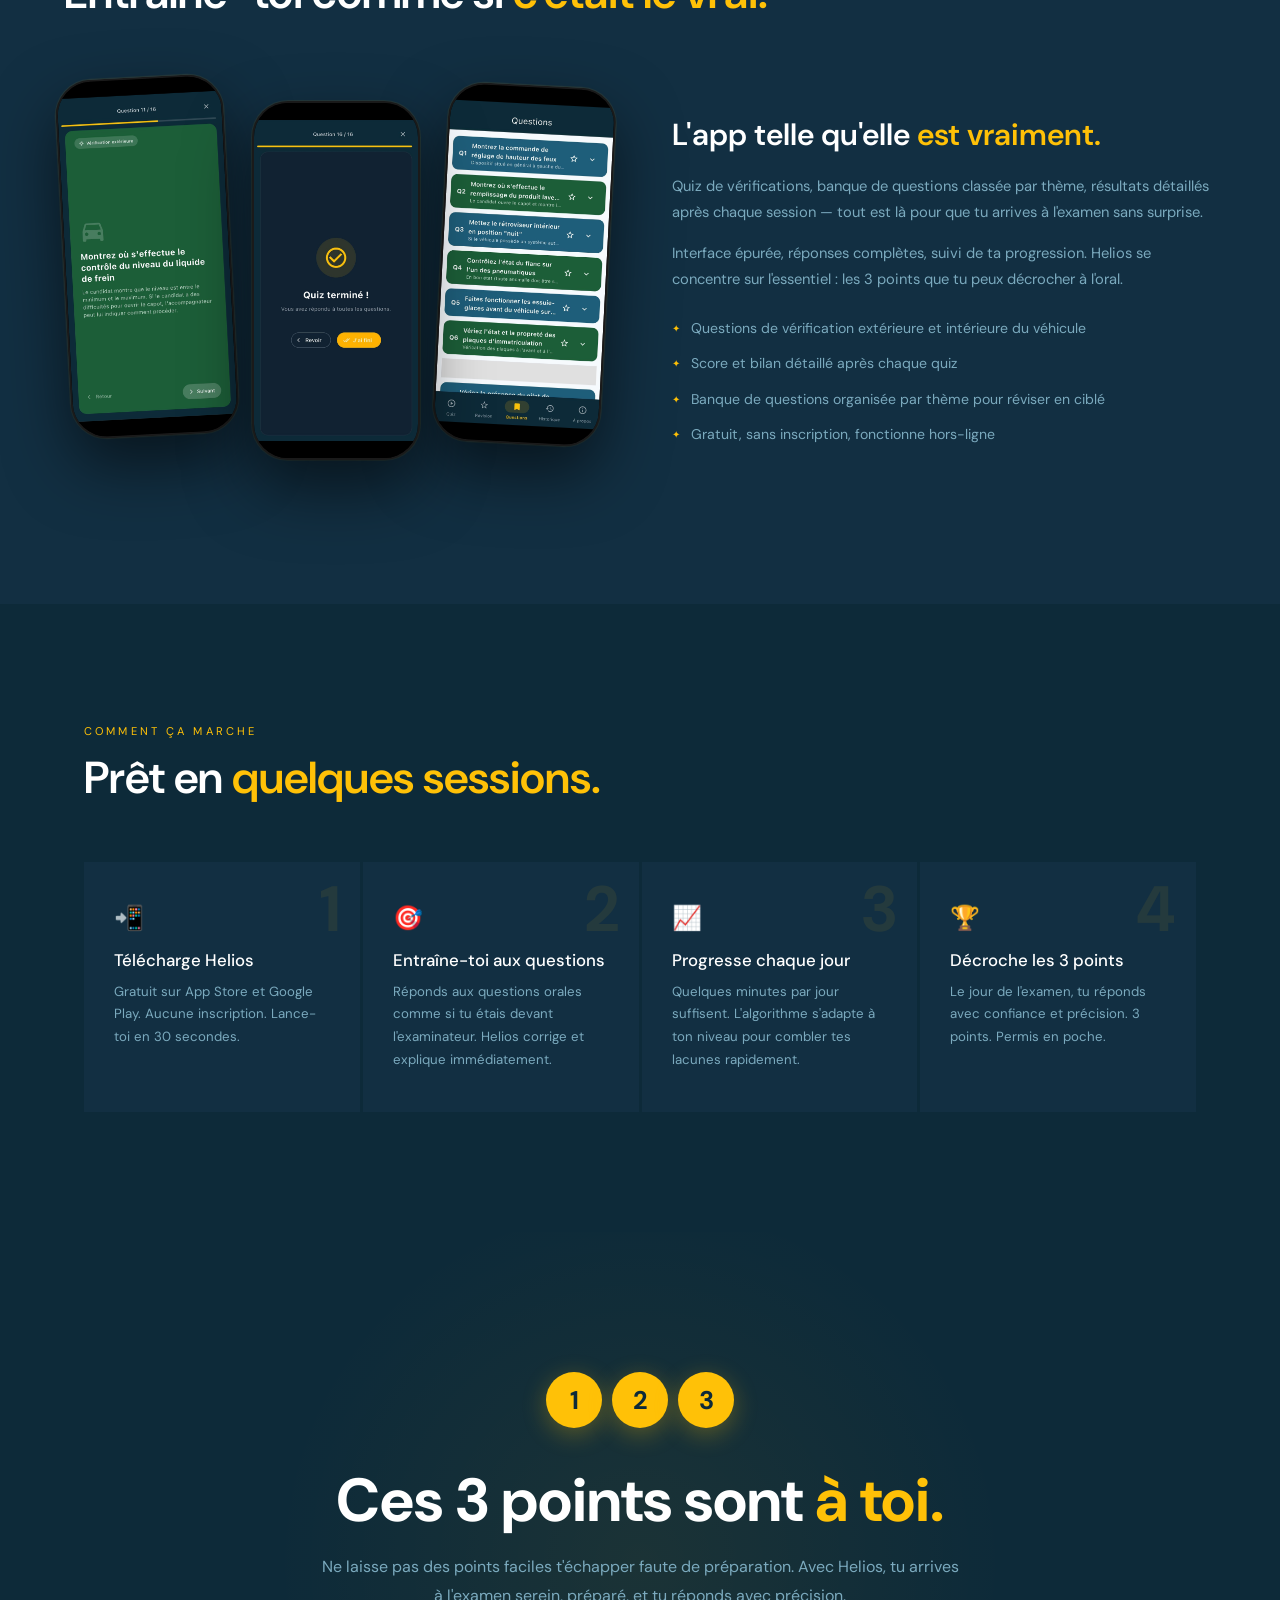
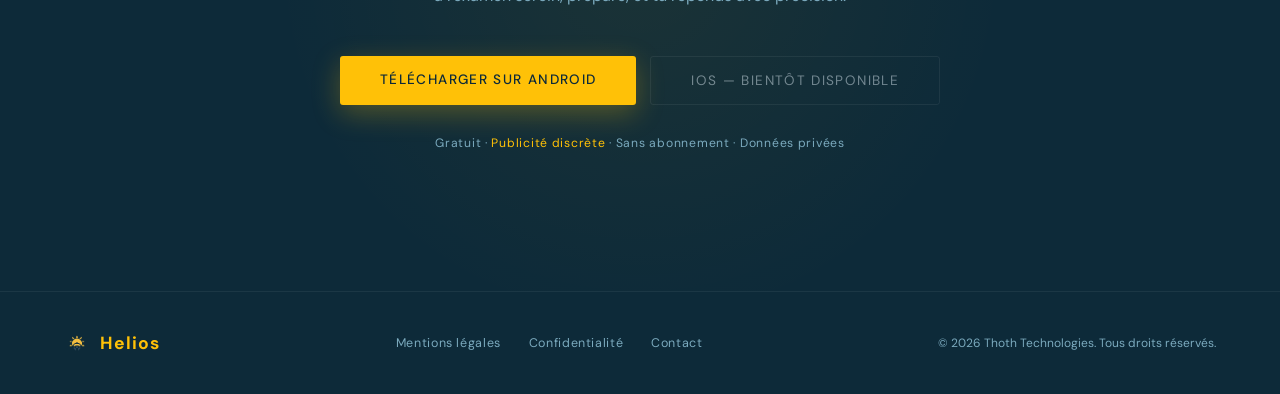
==== commit 39466a25: "Update favicon" ====
--- a/index.html
+++ b/index.html
@@ -8,7 +8,7 @@
     <meta property="og:description" content="Entraîne-toi aux questions orales du permis B. Gratuit, sans abonnement.">
     <meta property="og:type" content="website">
     <meta name="twitter:card" content="summary">
-    <link rel="icon" href="img/logo.png">
+    <link rel="icon" href="img/favicon.png">
     <link rel="stylesheet" href="style.css">
     <style>
         /* ─── HERO ─── */
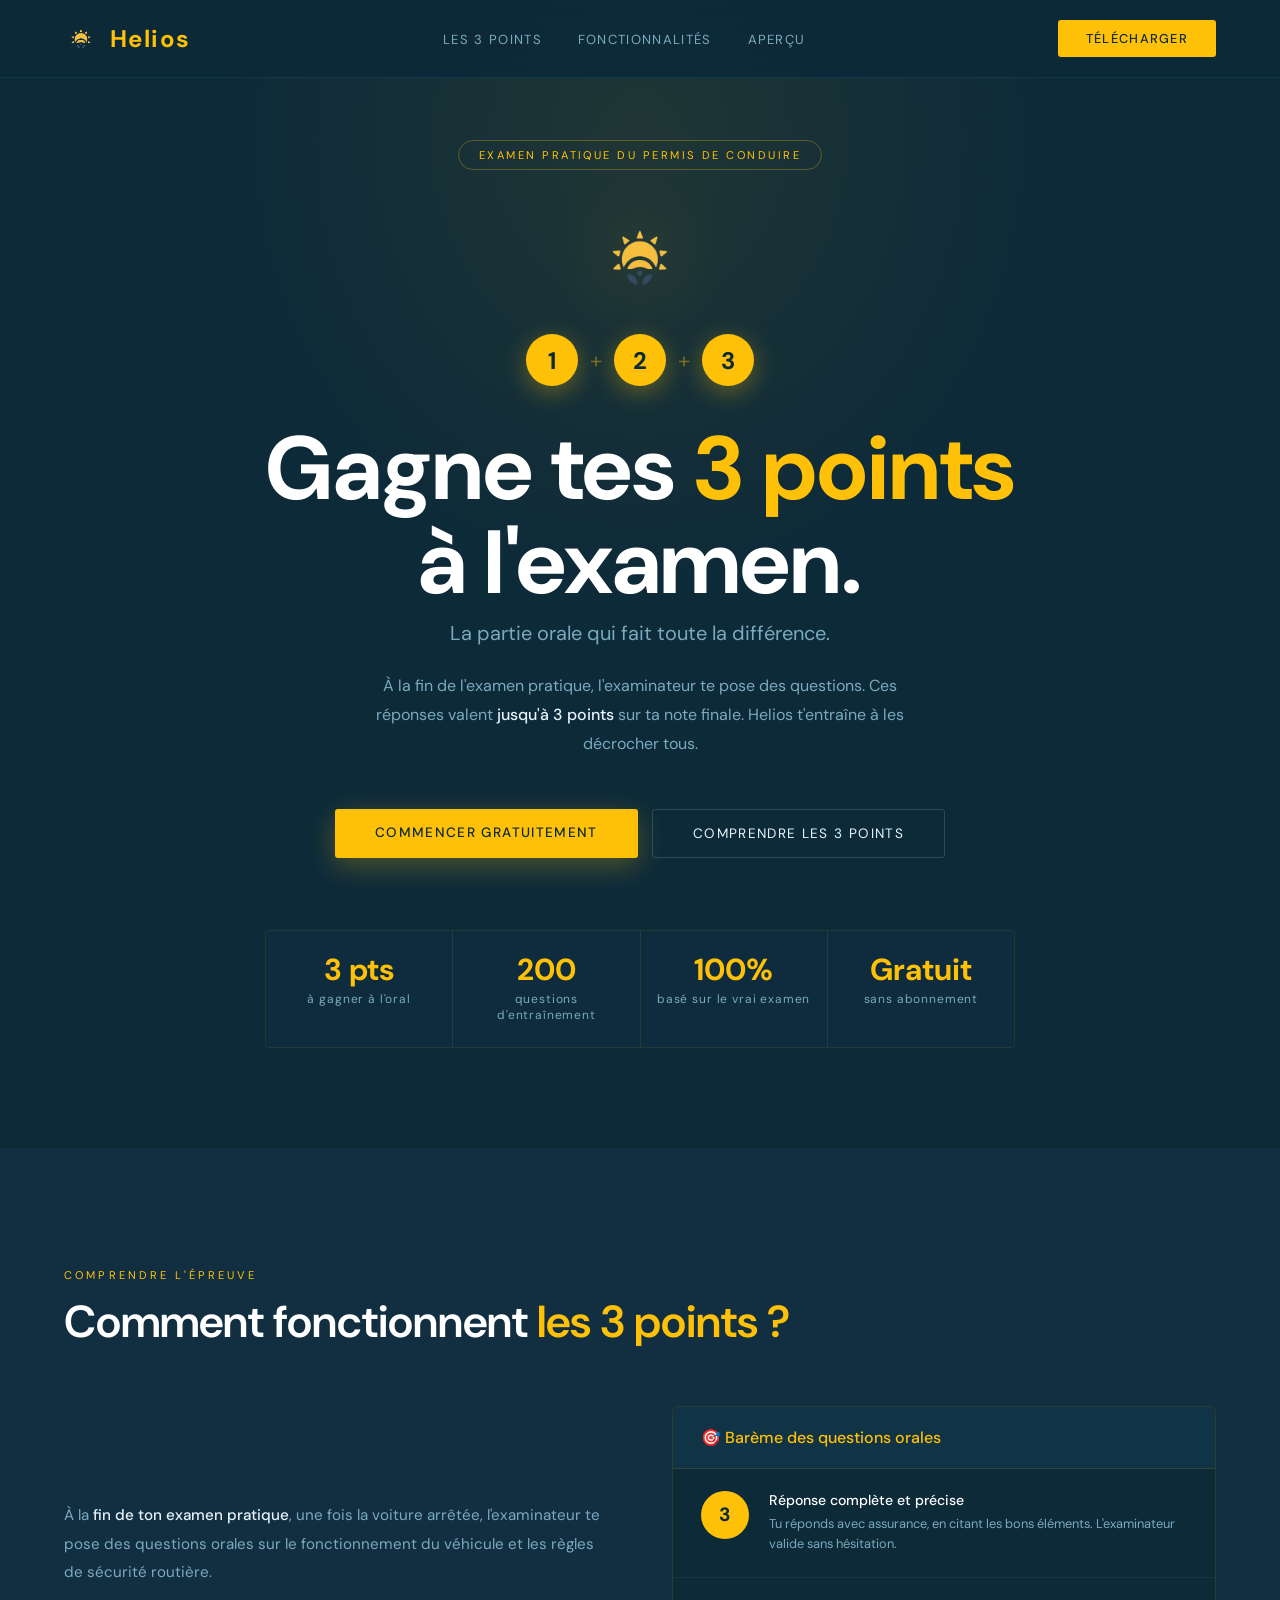
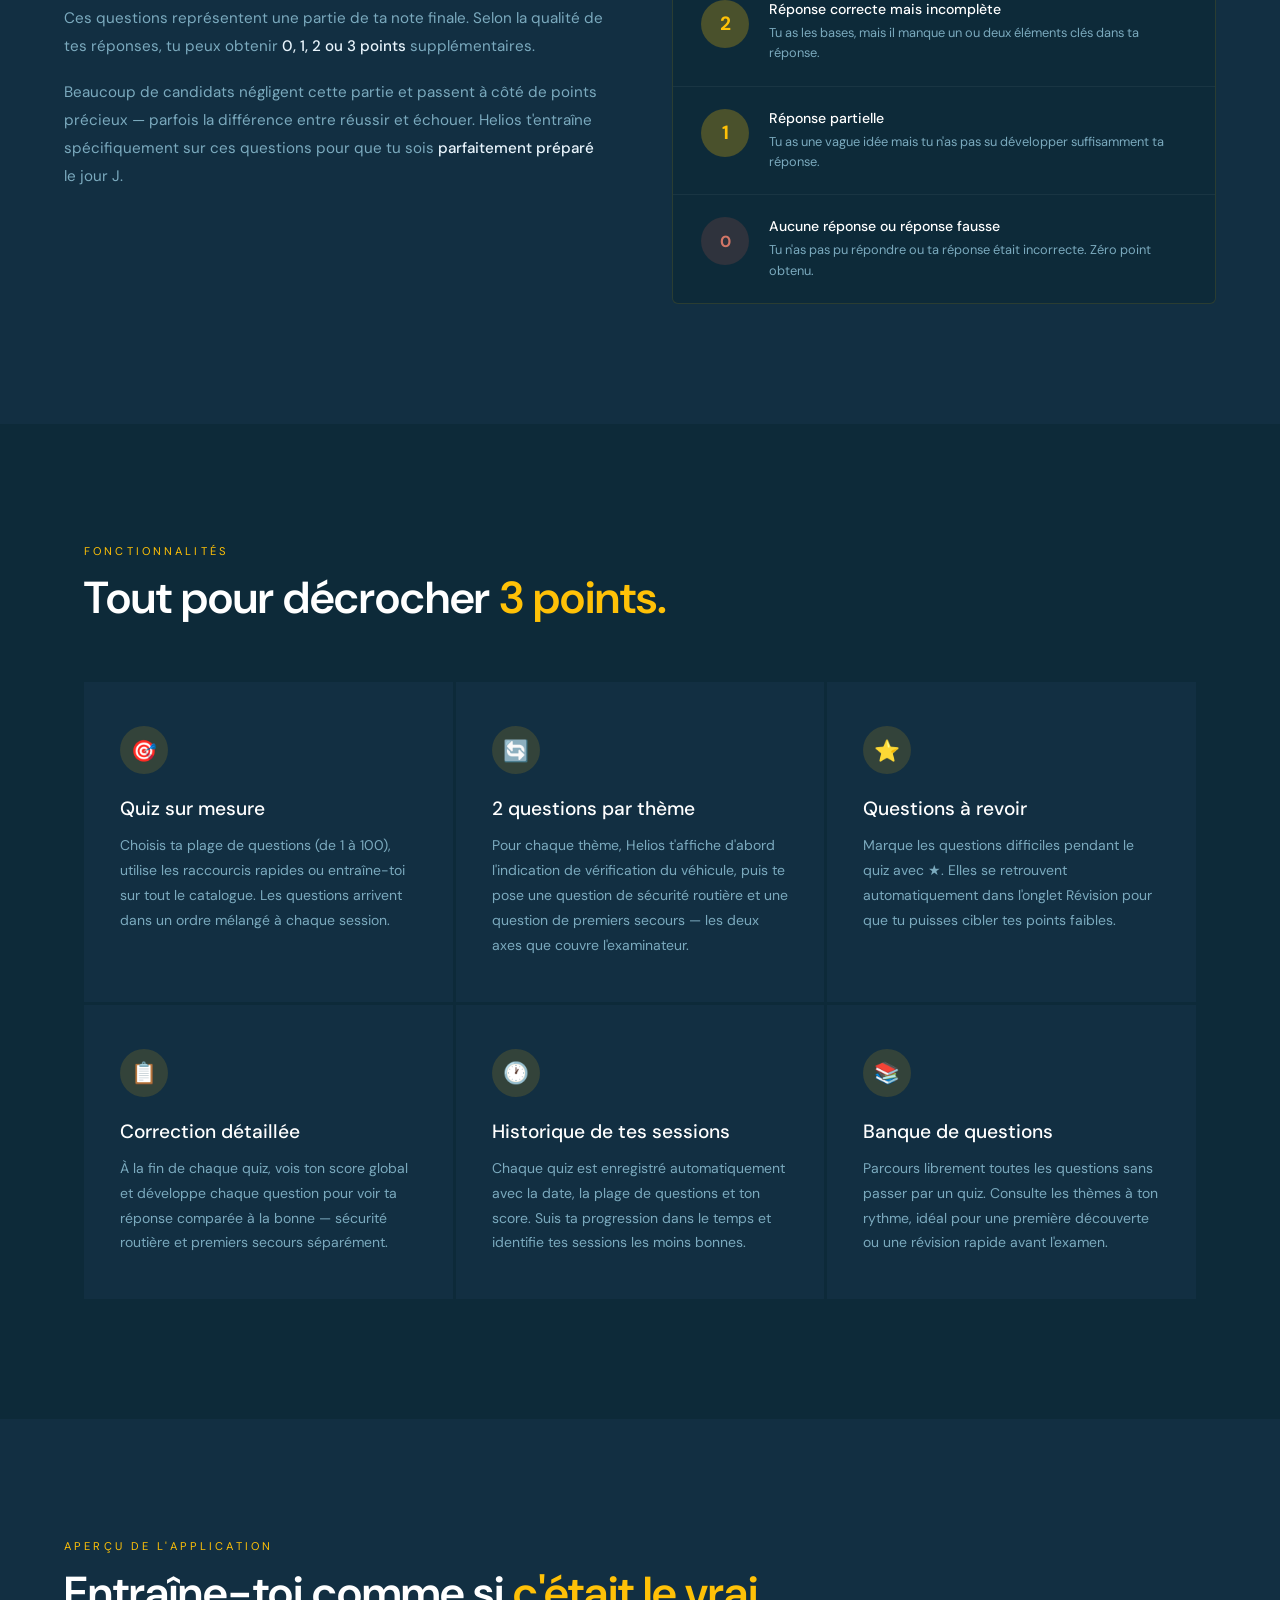
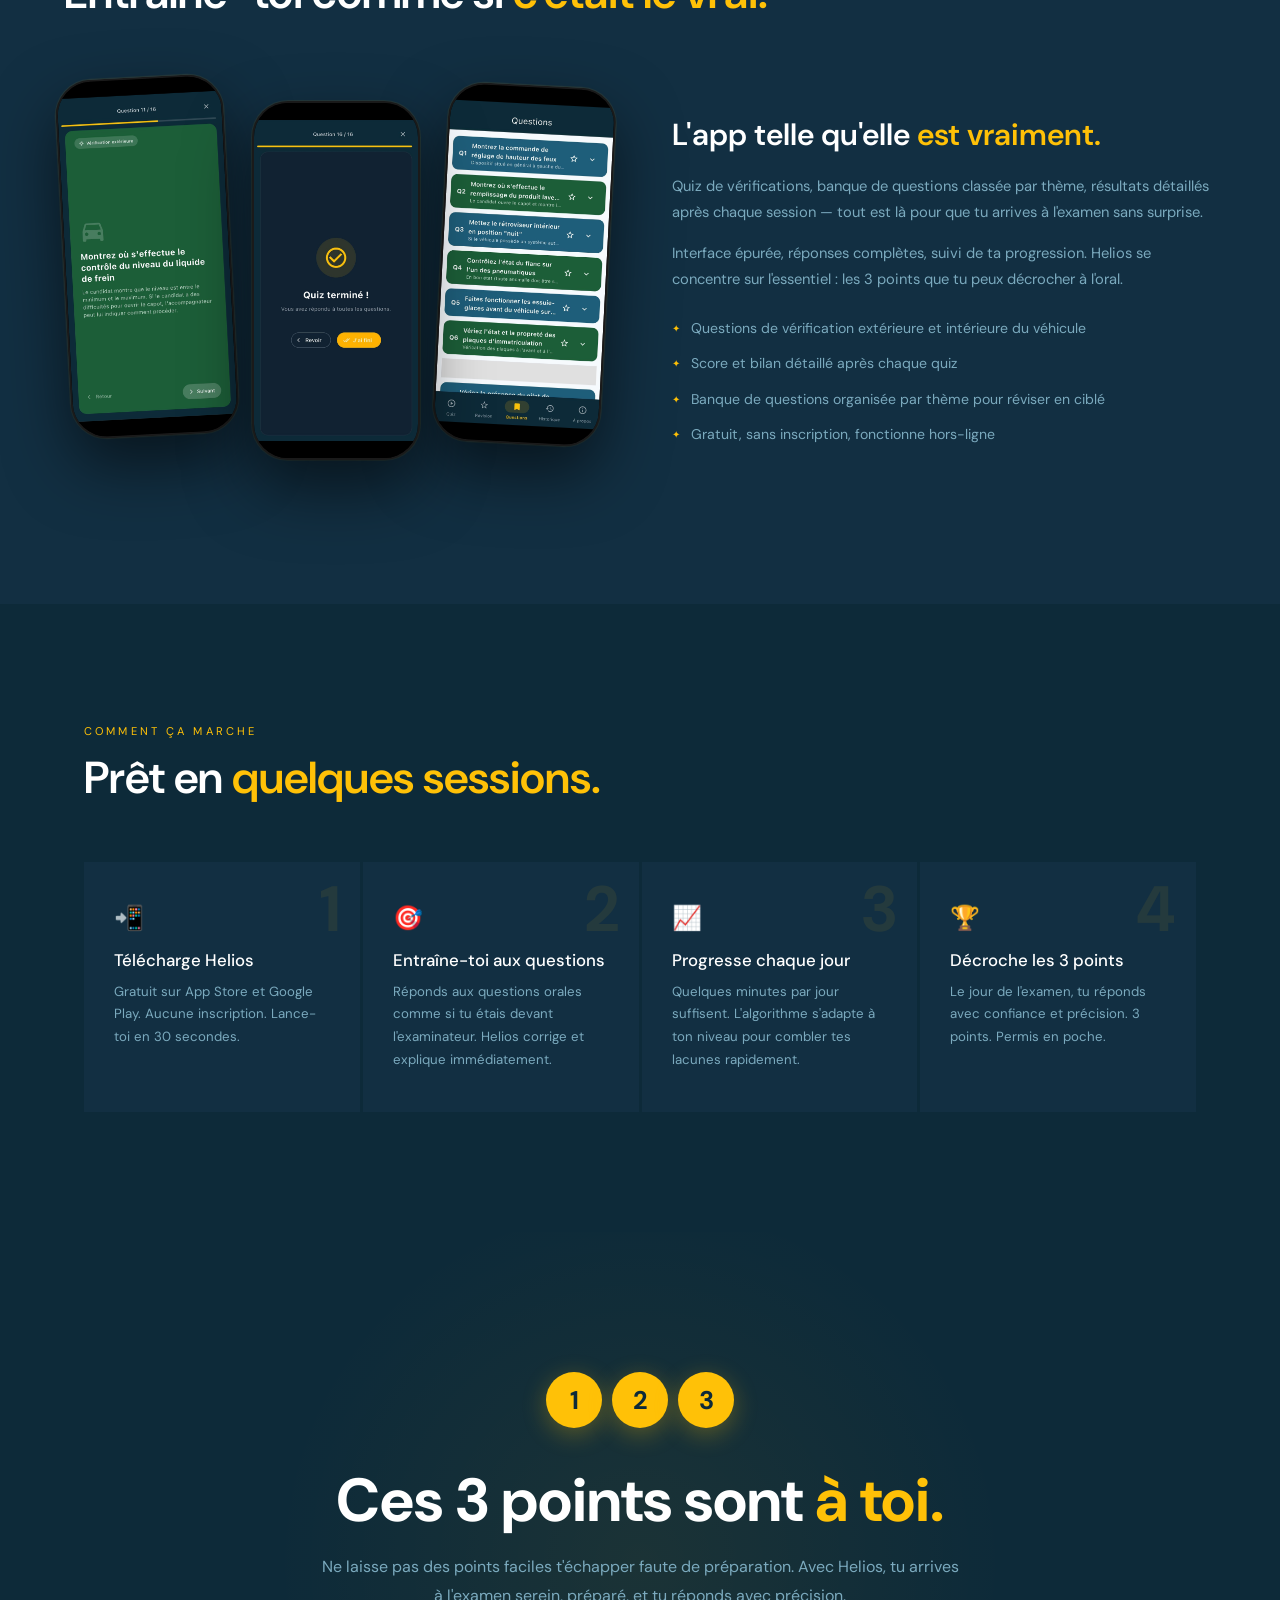
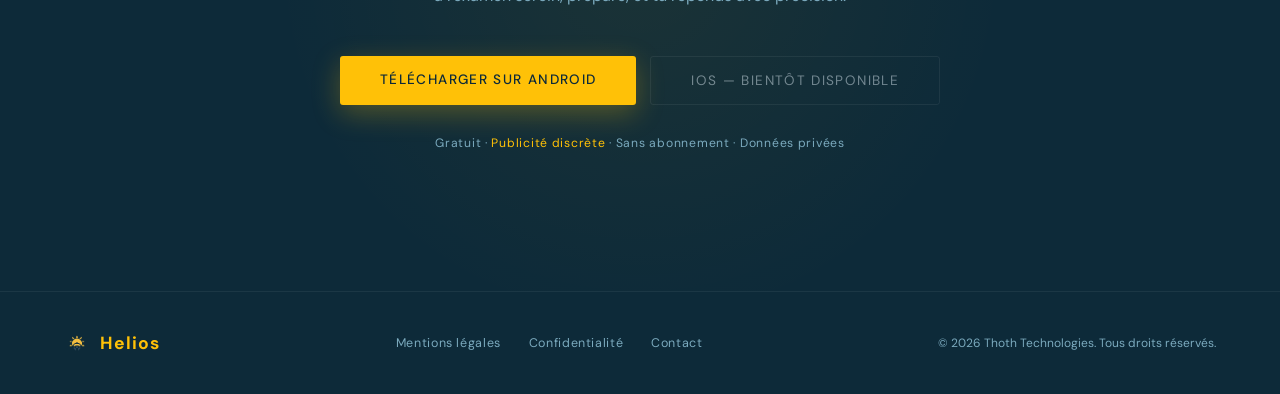
==== commit 174ececd: "Update download links and nav - Fix Android Play Store link to fr.thoth.helios package - Rename nav " ====
--- a/index.html
+++ b/index.html
@@ -257,7 +257,6 @@
         <li><a href="#comment">Les 3 points</a></li>
         <li><a href="#fonctionnalites">Fonctionnalités</a></li>
         <li><a href="#apercu">Aperçu</a></li>
-        <li><a href="#contact">Contact</a></li>
     </ul>
     <a href="#contact" class="nav-btn">Télécharger</a>
 </nav>
@@ -467,7 +466,7 @@
         <h2 class="cta-title">Ces 3 points sont <em>à toi.</em></h2>
         <p class="cta-sub">Ne laisse pas des points faciles t'échapper faute de préparation. Avec Helios, tu arrives à l'examen serein, préparé, et tu réponds avec précision.</p>
         <div class="hero-actions" style="justify-content:center;">
-            <a href="https://play.google.com/store/apps/details?id=fr.thoth.examprepb&pli=1" class="btn-gold" target="_blank" rel="noopener">Télécharger sur Android</a>
+            <a href="https://play.google.com/store/apps/details?id=fr.thoth.helios" class="btn-gold" target="_blank" rel="noopener">Télécharger sur Android</a>
             <span class="btn-ghost" style="opacity:0.45;cursor:default;" title="Bientôt disponible">iOS — Bientôt disponible</span>
         </div>
         <p class="cta-trust">Gratuit · <span>Publicité discrète</span> · Sans abonnement · Données privées</p>
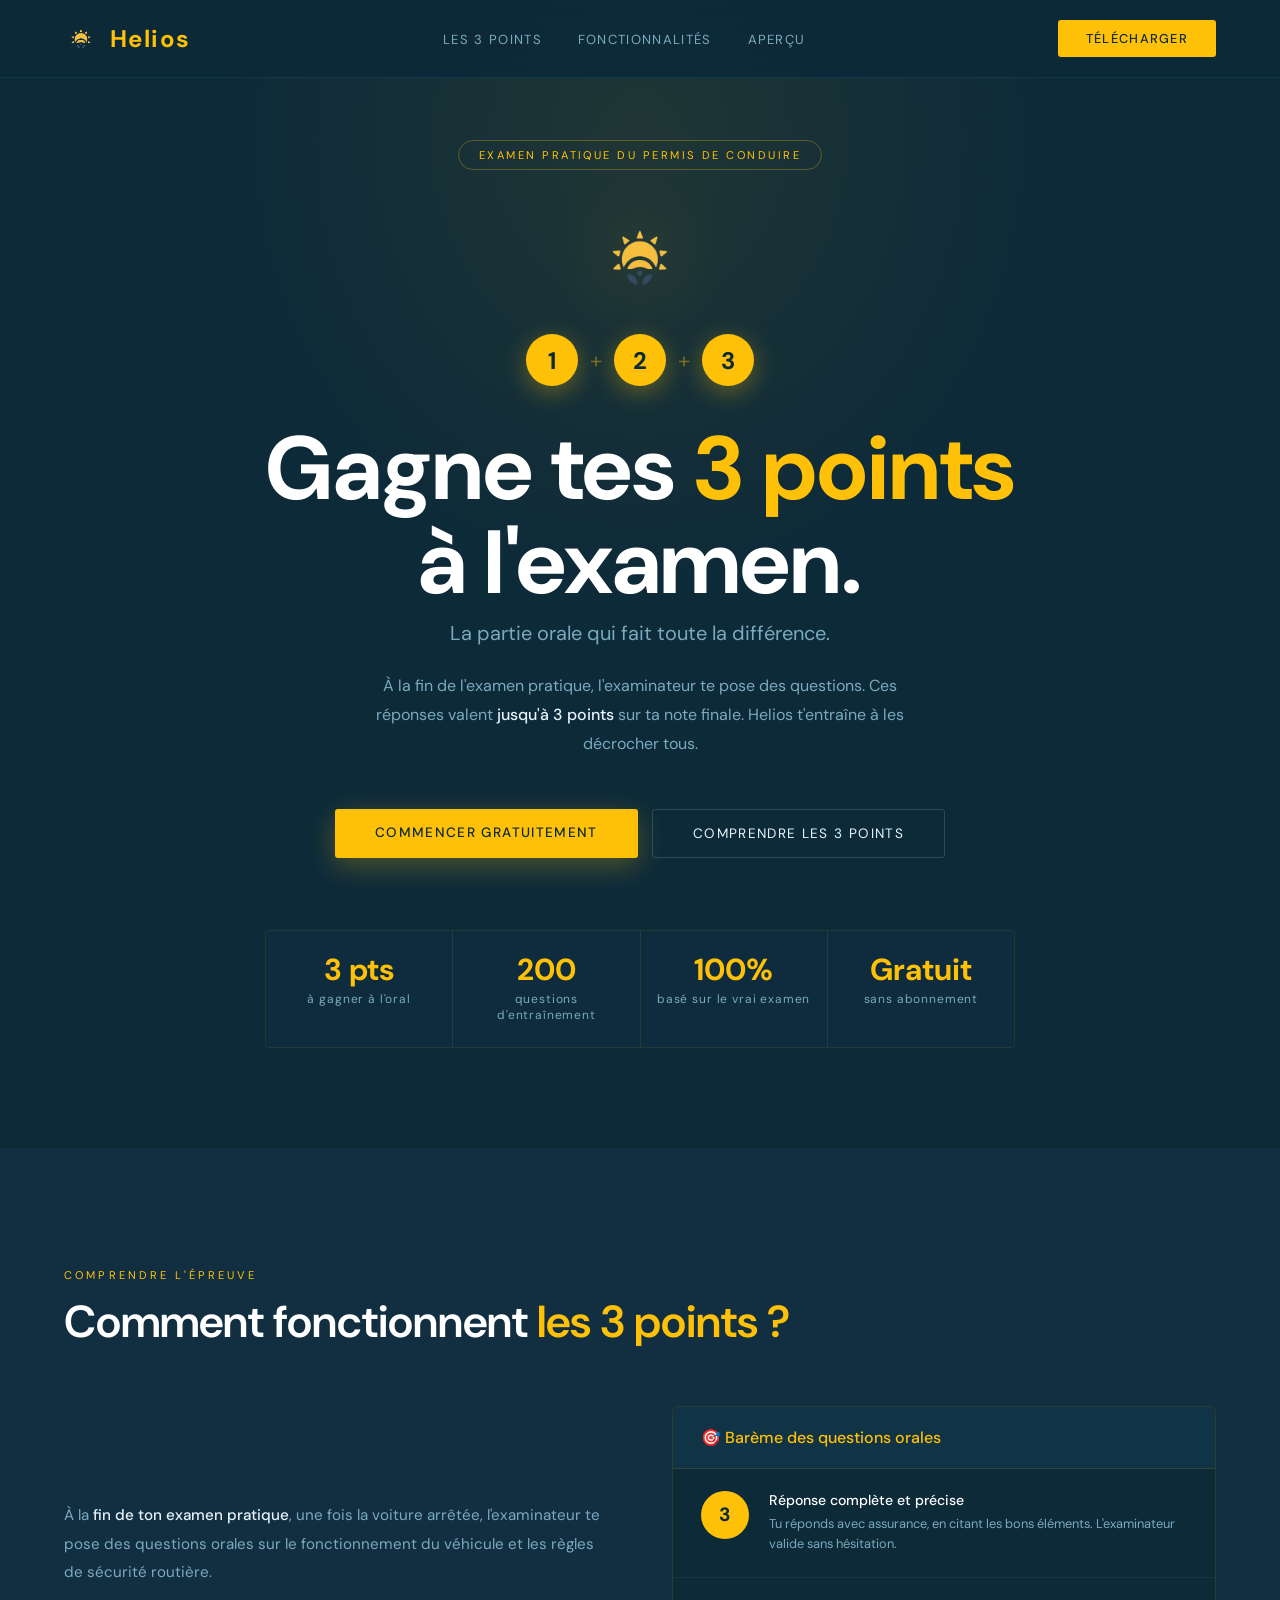
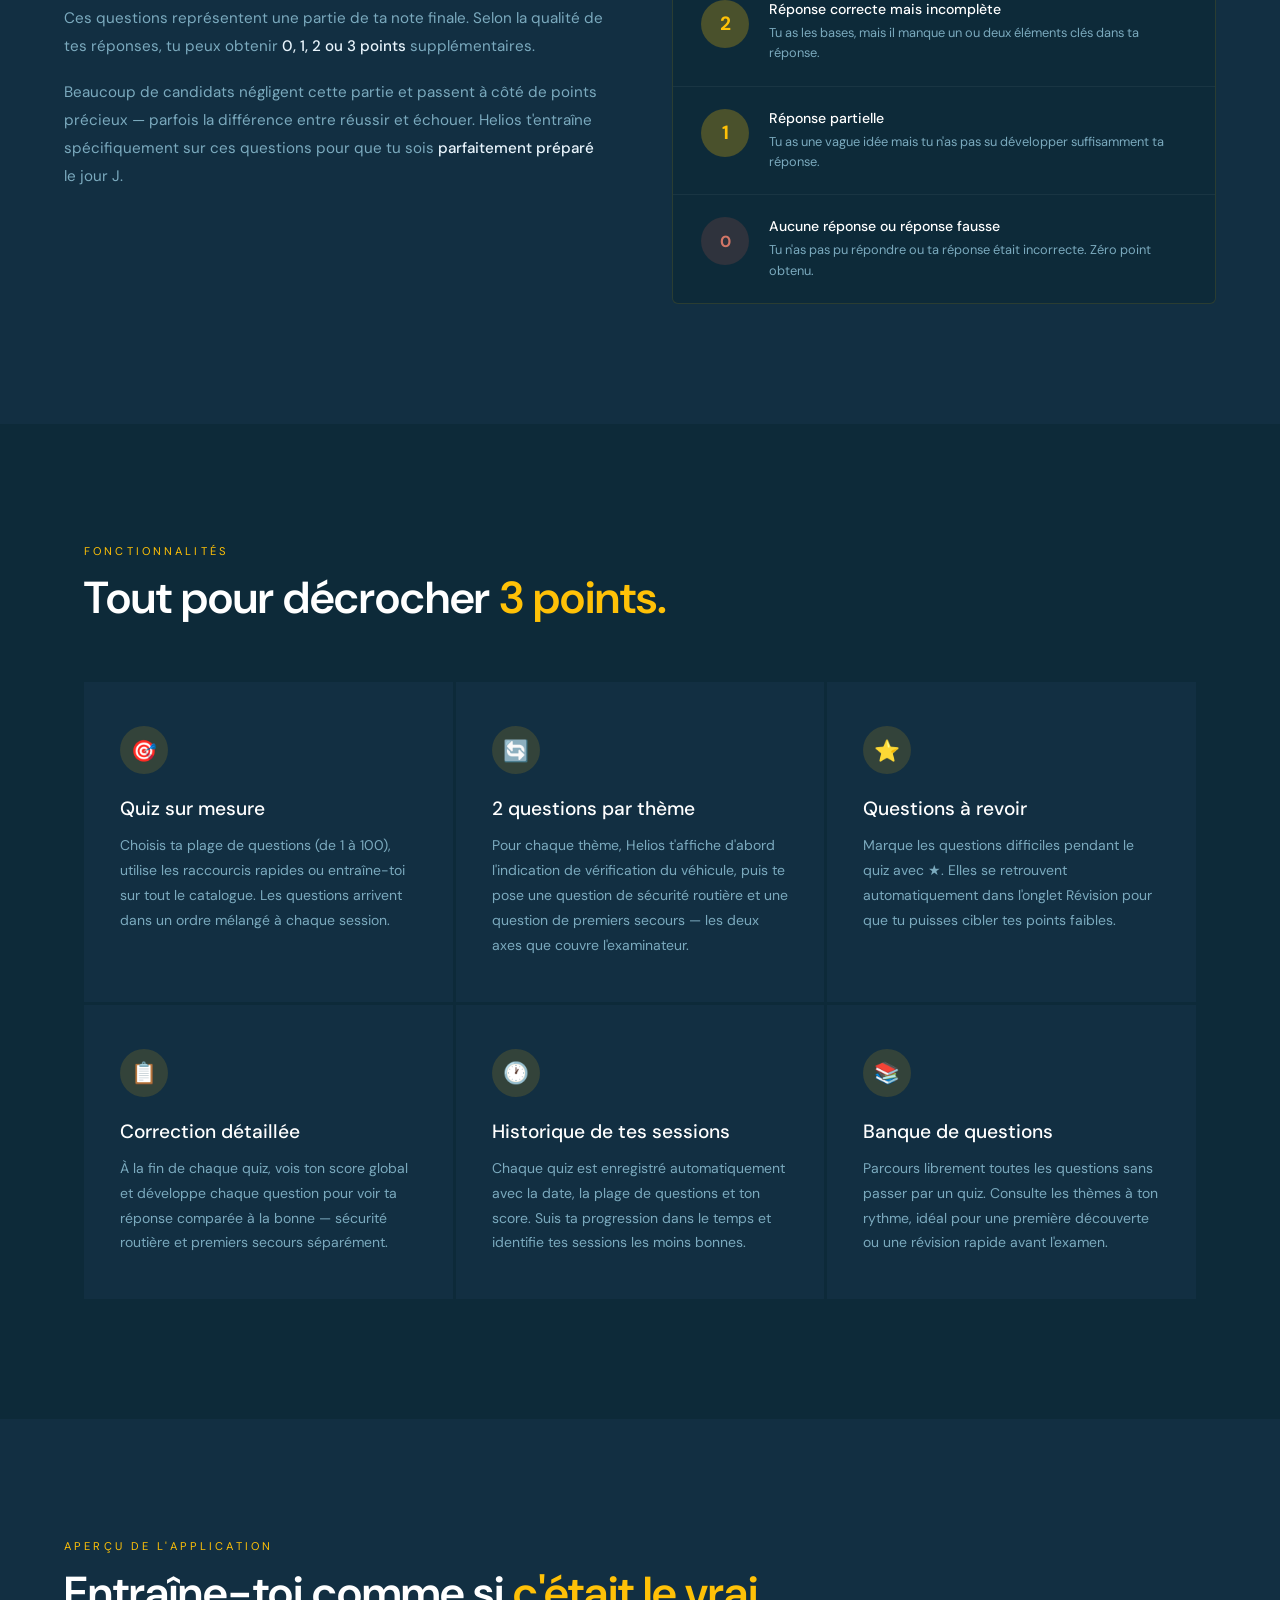
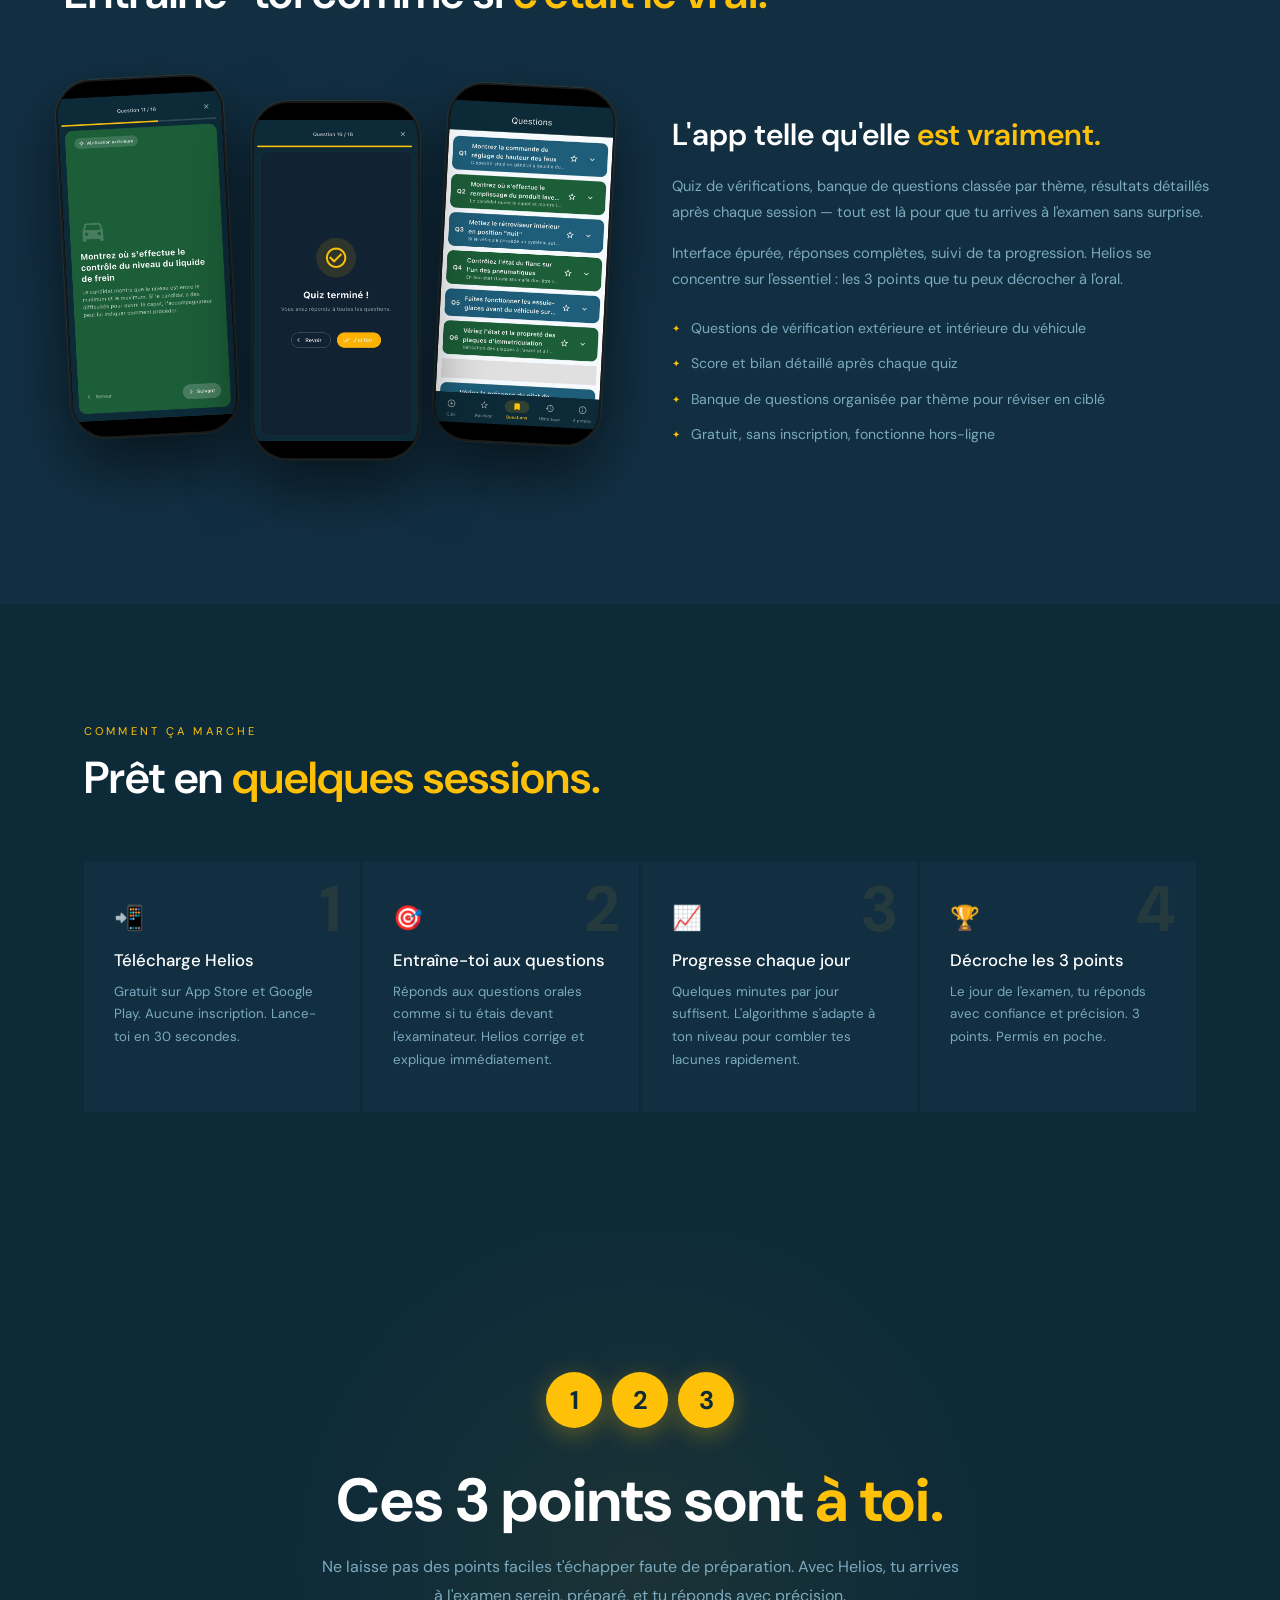
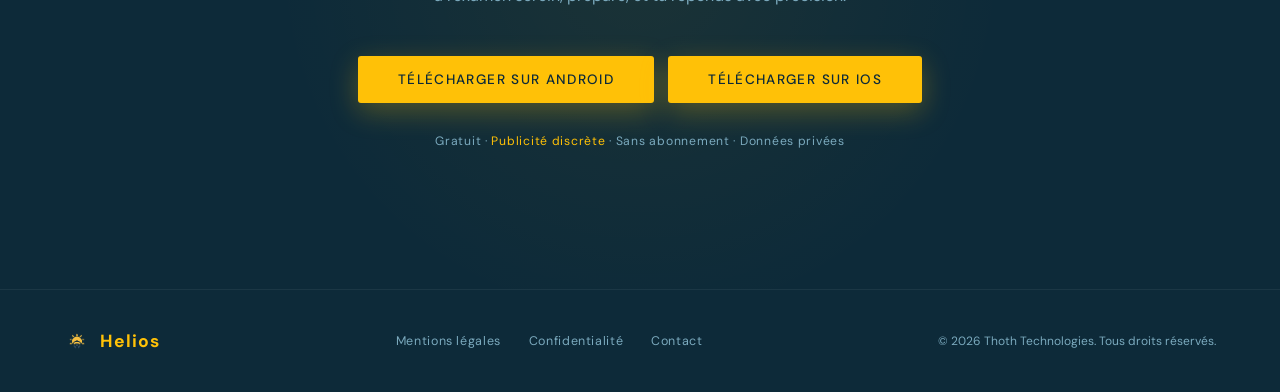
==== commit 9c67fd49: "Add App Store download link Co-Authored-By: Claude Opus 4.8 <noreply@anthropic.com>" ====
--- a/index.html
+++ b/index.html
@@ -467,7 +467,7 @@
         <p class="cta-sub">Ne laisse pas des points faciles t'échapper faute de préparation. Avec Helios, tu arrives à l'examen serein, préparé, et tu réponds avec précision.</p>
         <div class="hero-actions" style="justify-content:center;">
             <a href="https://play.google.com/store/apps/details?id=fr.thoth.helios" class="btn-gold" target="_blank" rel="noopener">Télécharger sur Android</a>
-            <span class="btn-ghost" style="opacity:0.45;cursor:default;" title="Bientôt disponible">iOS — Bientôt disponible</span>
+            <a href="https://apps.apple.com/fr/app/helios-driver/id6763942406" class="btn-gold" target="_blank" rel="noopener">Télécharger sur iOS</a>
         </div>
         <p class="cta-trust">Gratuit · <span>Publicité discrète</span> · Sans abonnement · Données privées</p>
     </div>
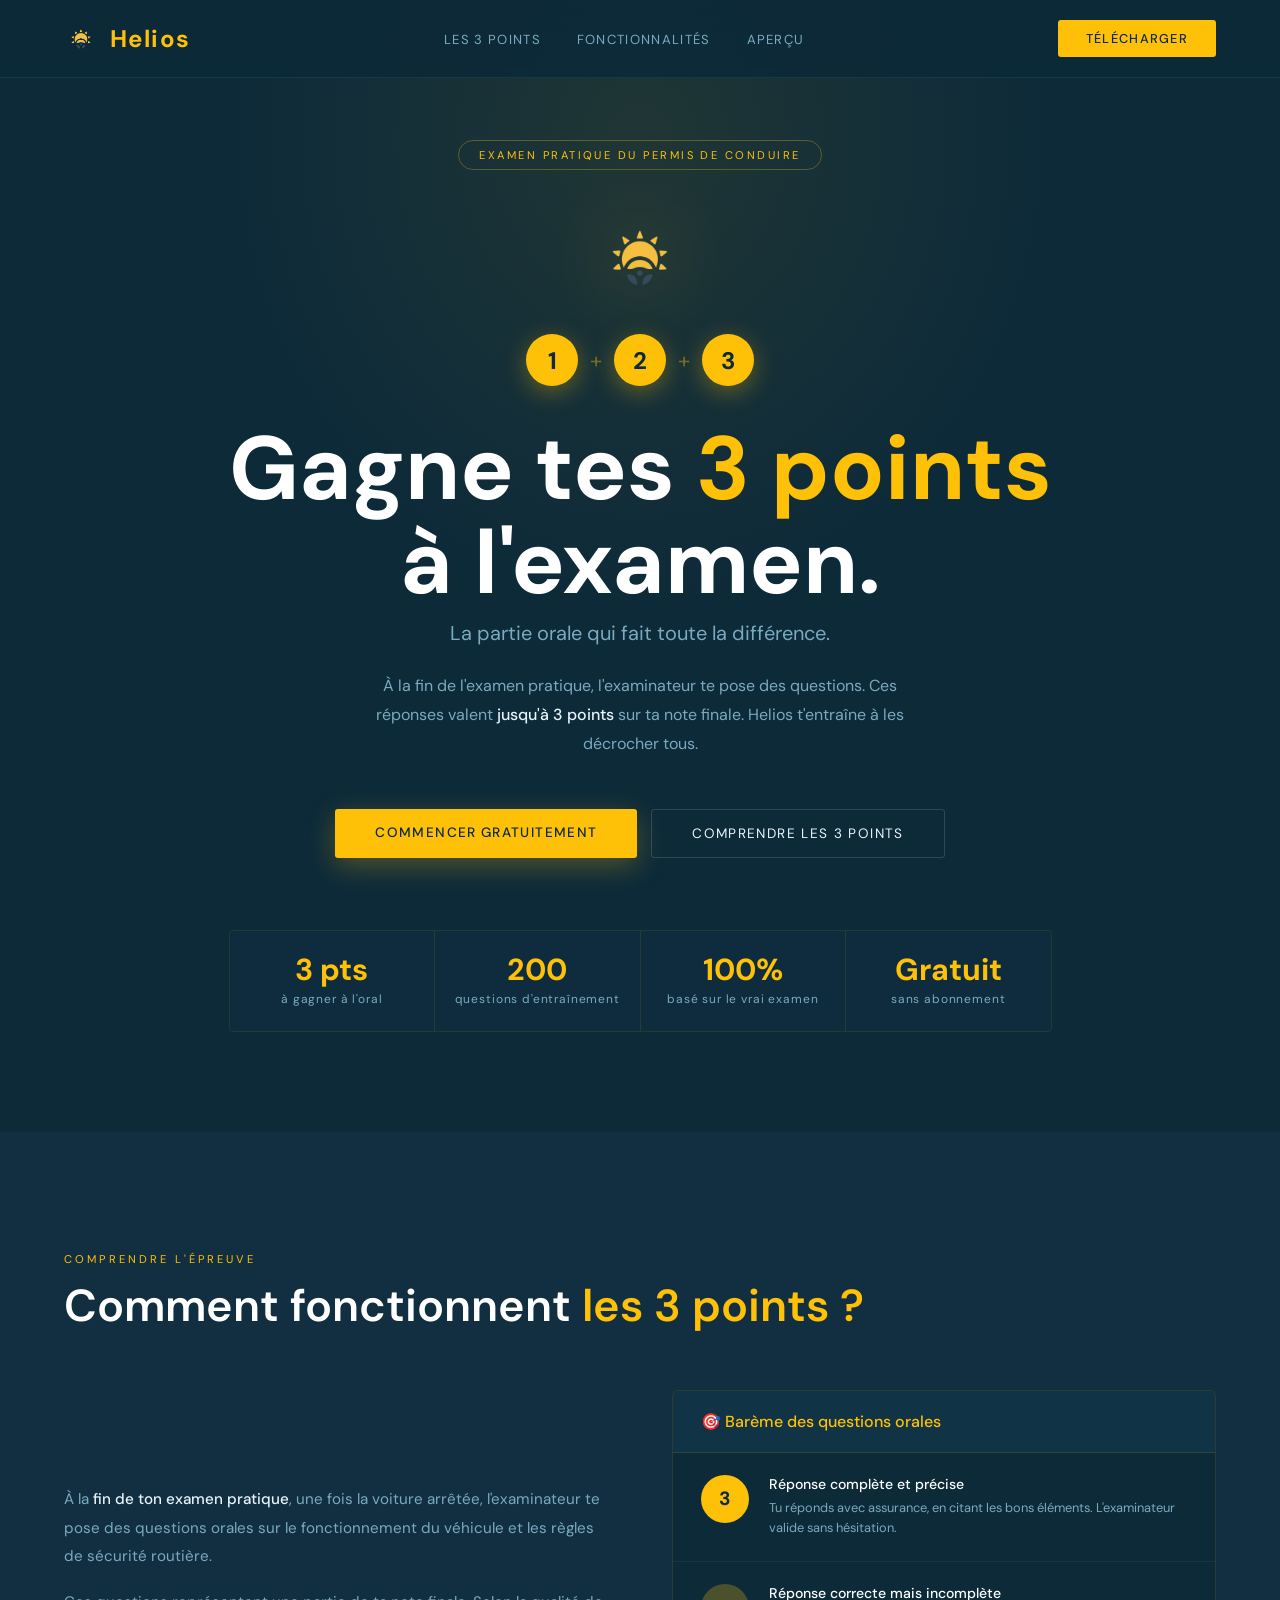
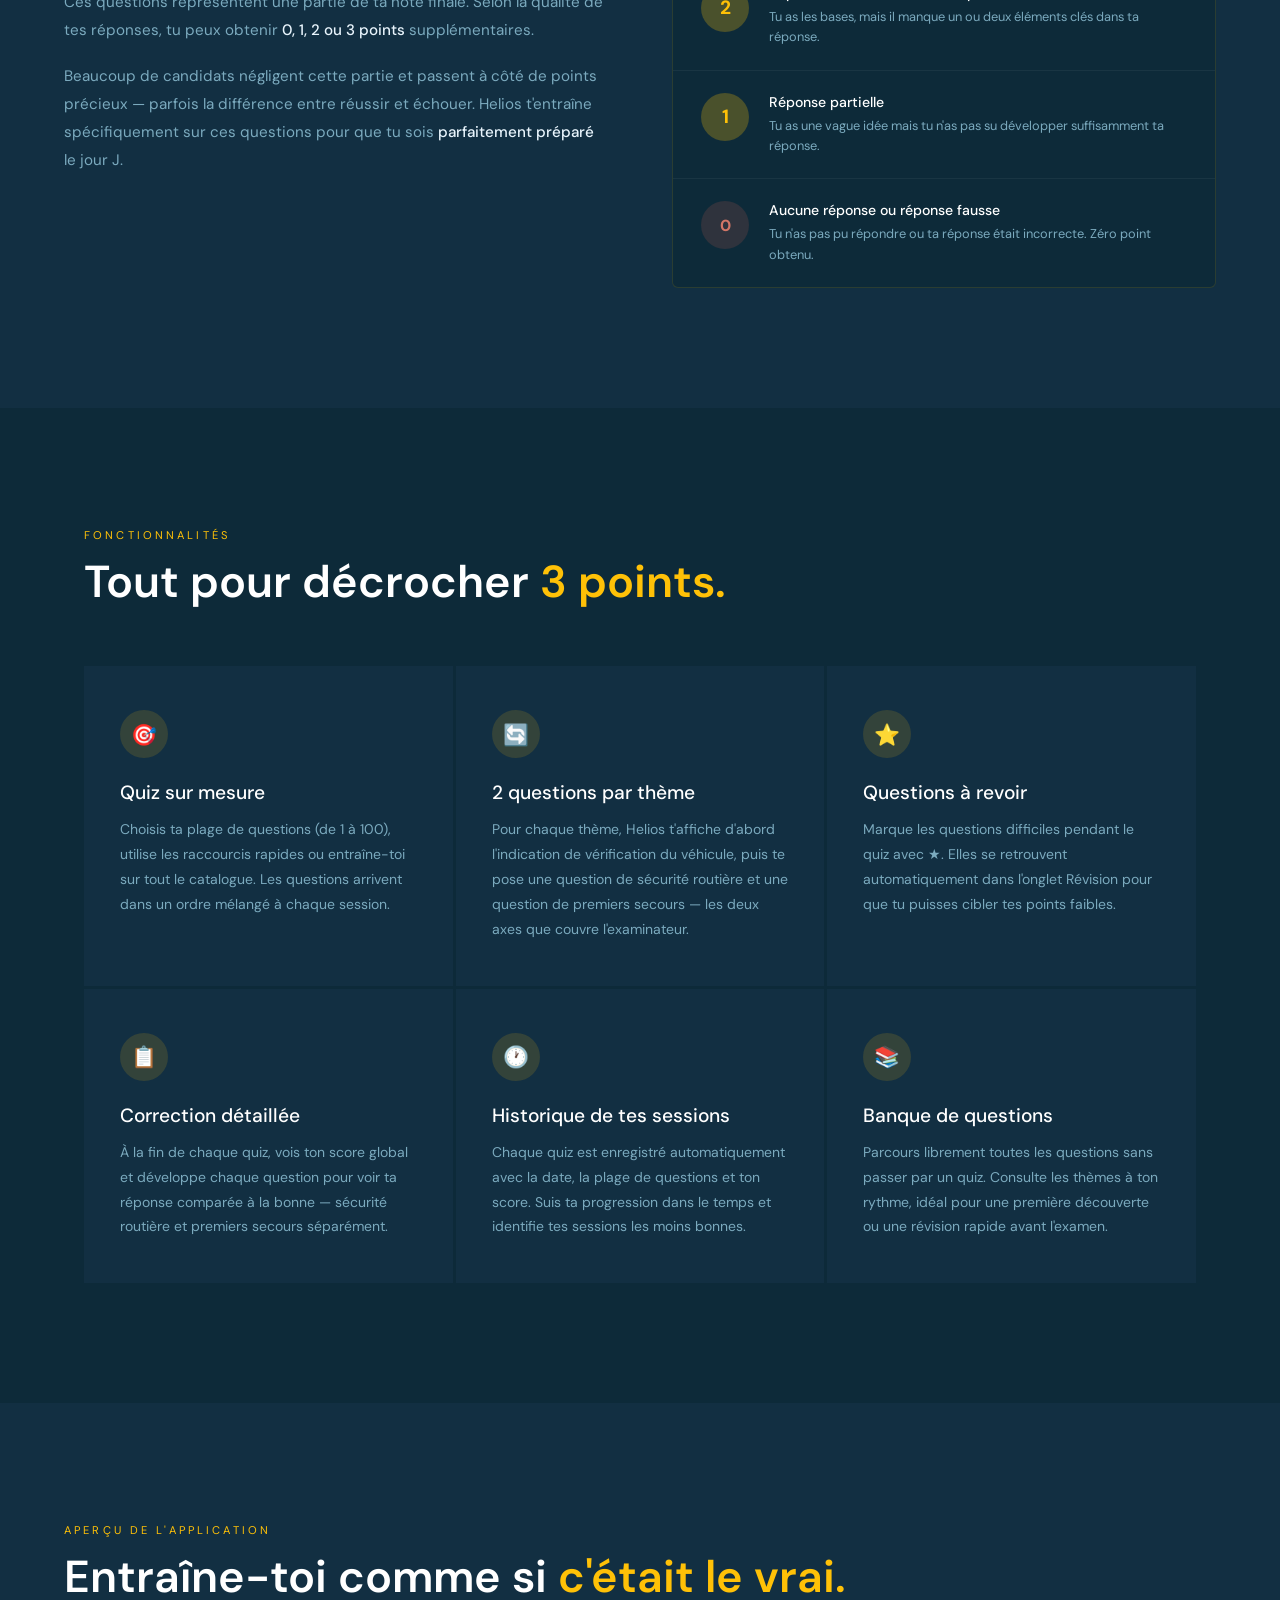
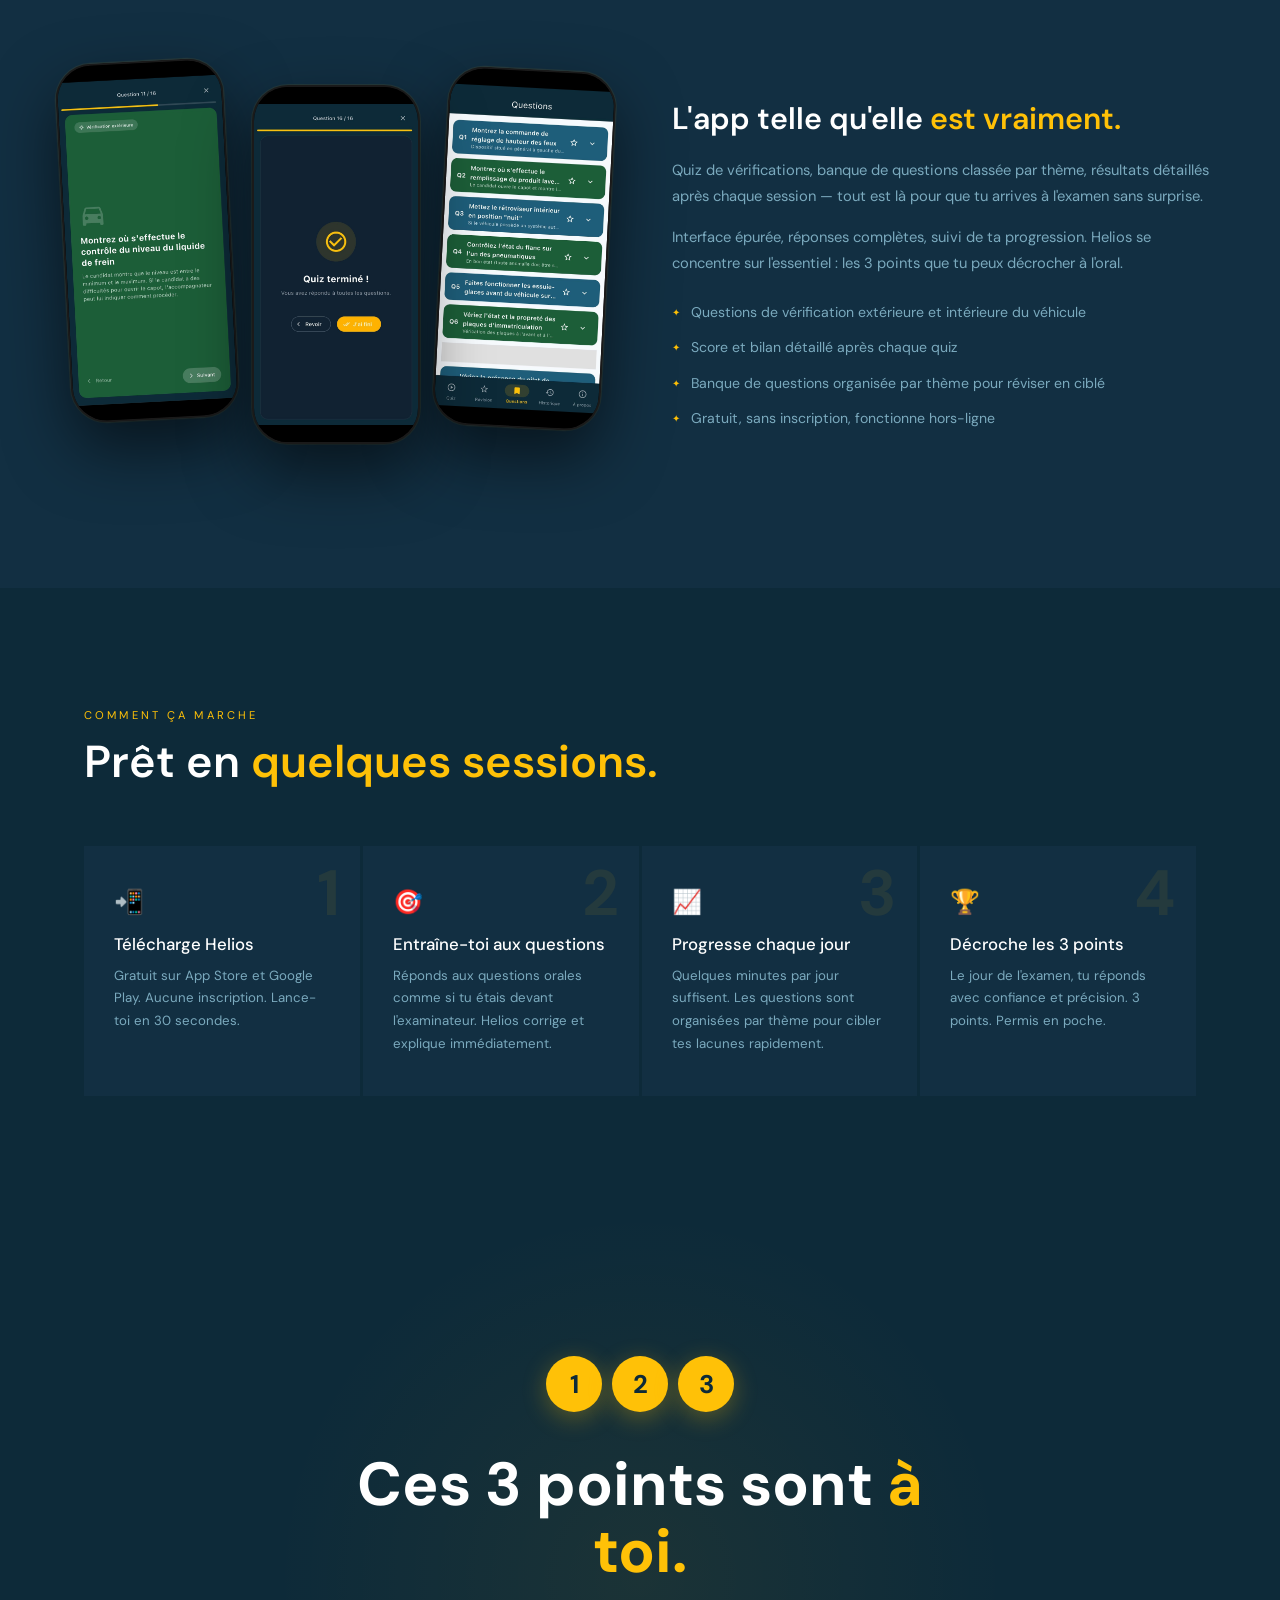
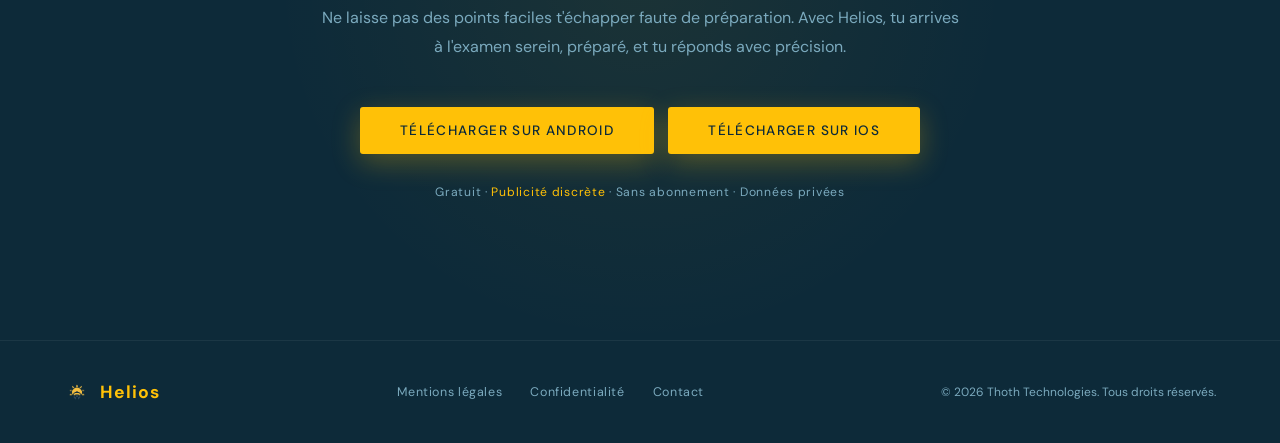
==== commit eb51bf64: "Fix privacy/legal compliance gaps from audit Self-host DM Sans instead of Google Fonts (removes thir" ====
--- a/index.html
+++ b/index.html
@@ -444,7 +444,7 @@
             <span class="step-num">3</span>
             <div class="step-icon">📈</div>
             <h3 class="step-title">Progresse chaque jour</h3>
-            <p class="step-desc">Quelques minutes par jour suffisent. L'algorithme s'adapte à ton niveau pour combler tes lacunes rapidement.</p>
+            <p class="step-desc">Quelques minutes par jour suffisent. Les questions sont organisées par thème pour cibler tes lacunes rapidement.</p>
         </div>
         <div class="step">
             <span class="step-num">4</span>
--- a/style.css
+++ b/style.css
@@ -1,4 +1,35 @@
-@import url('https://fonts.googleapis.com/css2?family=DM+Sans:ital,wght@0,300;0,400;0,500;0,700;1,400&display=swap');
+@font-face {
+    font-family: 'DM Sans';
+    font-style: normal;
+    font-weight: 300 700;
+    font-display: swap;
+    src: url('fonts/dmsans-latin-400-700.woff2') format('woff2');
+    unicode-range: U+0000-00FF, U+0131, U+0152-0153, U+02BB-02BC, U+02C6, U+02DA, U+02DC, U+0304, U+0308, U+0329, U+2000-206F, U+20AC, U+2122, U+2191, U+2193, U+2212, U+2215, U+FEFF, U+FFFD;
+}
+@font-face {
+    font-family: 'DM Sans';
+    font-style: normal;
+    font-weight: 300 700;
+    font-display: swap;
+    src: url('fonts/dmsans-latin-ext-400-700.woff2') format('woff2');
+    unicode-range: U+0100-02BA, U+02BD-02C5, U+02C7-02CC, U+02CE-02D7, U+02DD-02FF, U+0304, U+0308, U+0329, U+1D00-1DBF, U+1E00-1E9F, U+1EF2-1EFF, U+2020, U+20A0-20AB, U+20AD-20C0, U+2113, U+2C60-2C7F, U+A720-A7FF;
+}
+@font-face {
+    font-family: 'DM Sans';
+    font-style: italic;
+    font-weight: 400;
+    font-display: swap;
+    src: url('fonts/dmsans-italic-latin.woff2') format('woff2');
+    unicode-range: U+0000-00FF, U+0131, U+0152-0153, U+02BB-02BC, U+02C6, U+02DA, U+02DC, U+0304, U+0308, U+0329, U+2000-206F, U+20AC, U+2122, U+2191, U+2193, U+2212, U+2215, U+FEFF, U+FFFD;
+}
+@font-face {
+    font-family: 'DM Sans';
+    font-style: italic;
+    font-weight: 400;
+    font-display: swap;
+    src: url('fonts/dmsans-italic-latin-ext.woff2') format('woff2');
+    unicode-range: U+0100-02BA, U+02BD-02C5, U+02C7-02CC, U+02CE-02D7, U+02DD-02FF, U+0304, U+0308, U+0329, U+1D00-1DBF, U+1E00-1E9F, U+1EF2-1EFF, U+2020, U+20A0-20AB, U+20AD-20C0, U+2113, U+2C60-2C7F, U+A720-A7FF;
+}
 
 :root {
     --ink:        #0D2A39;
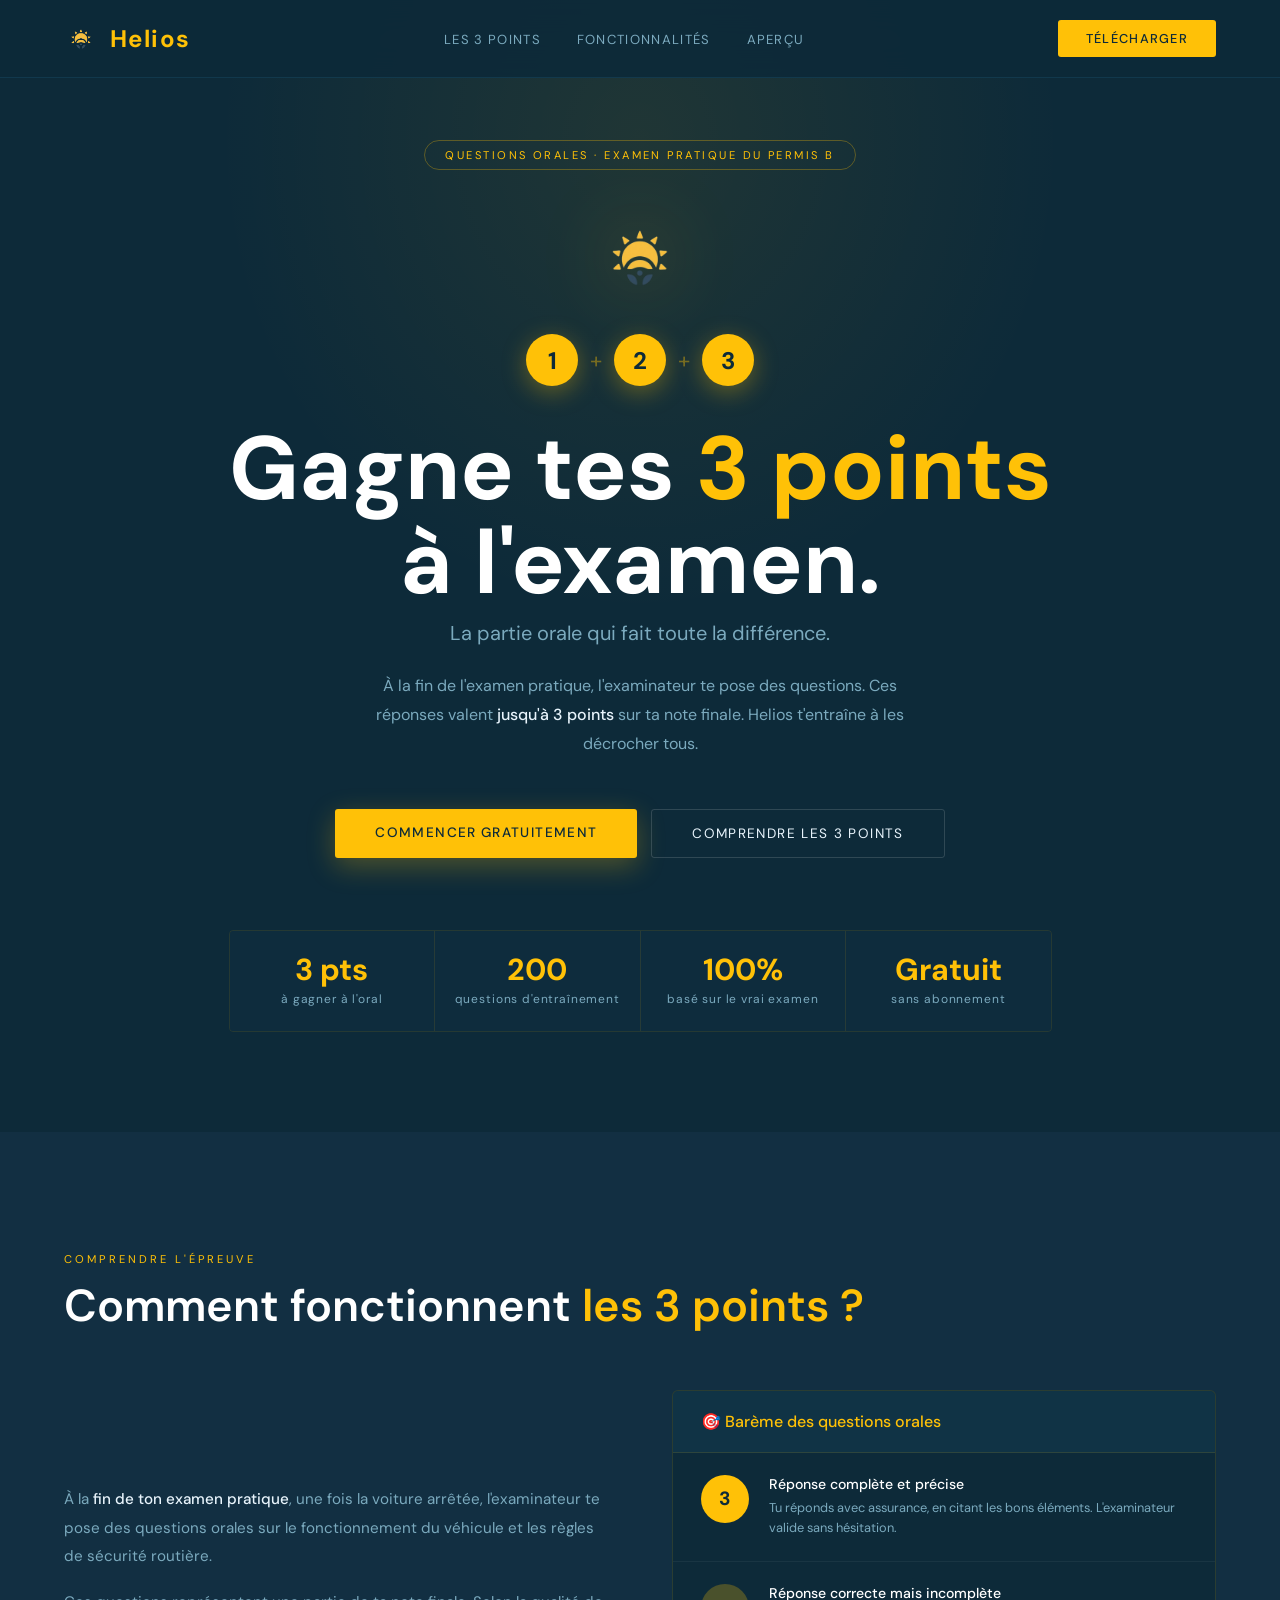
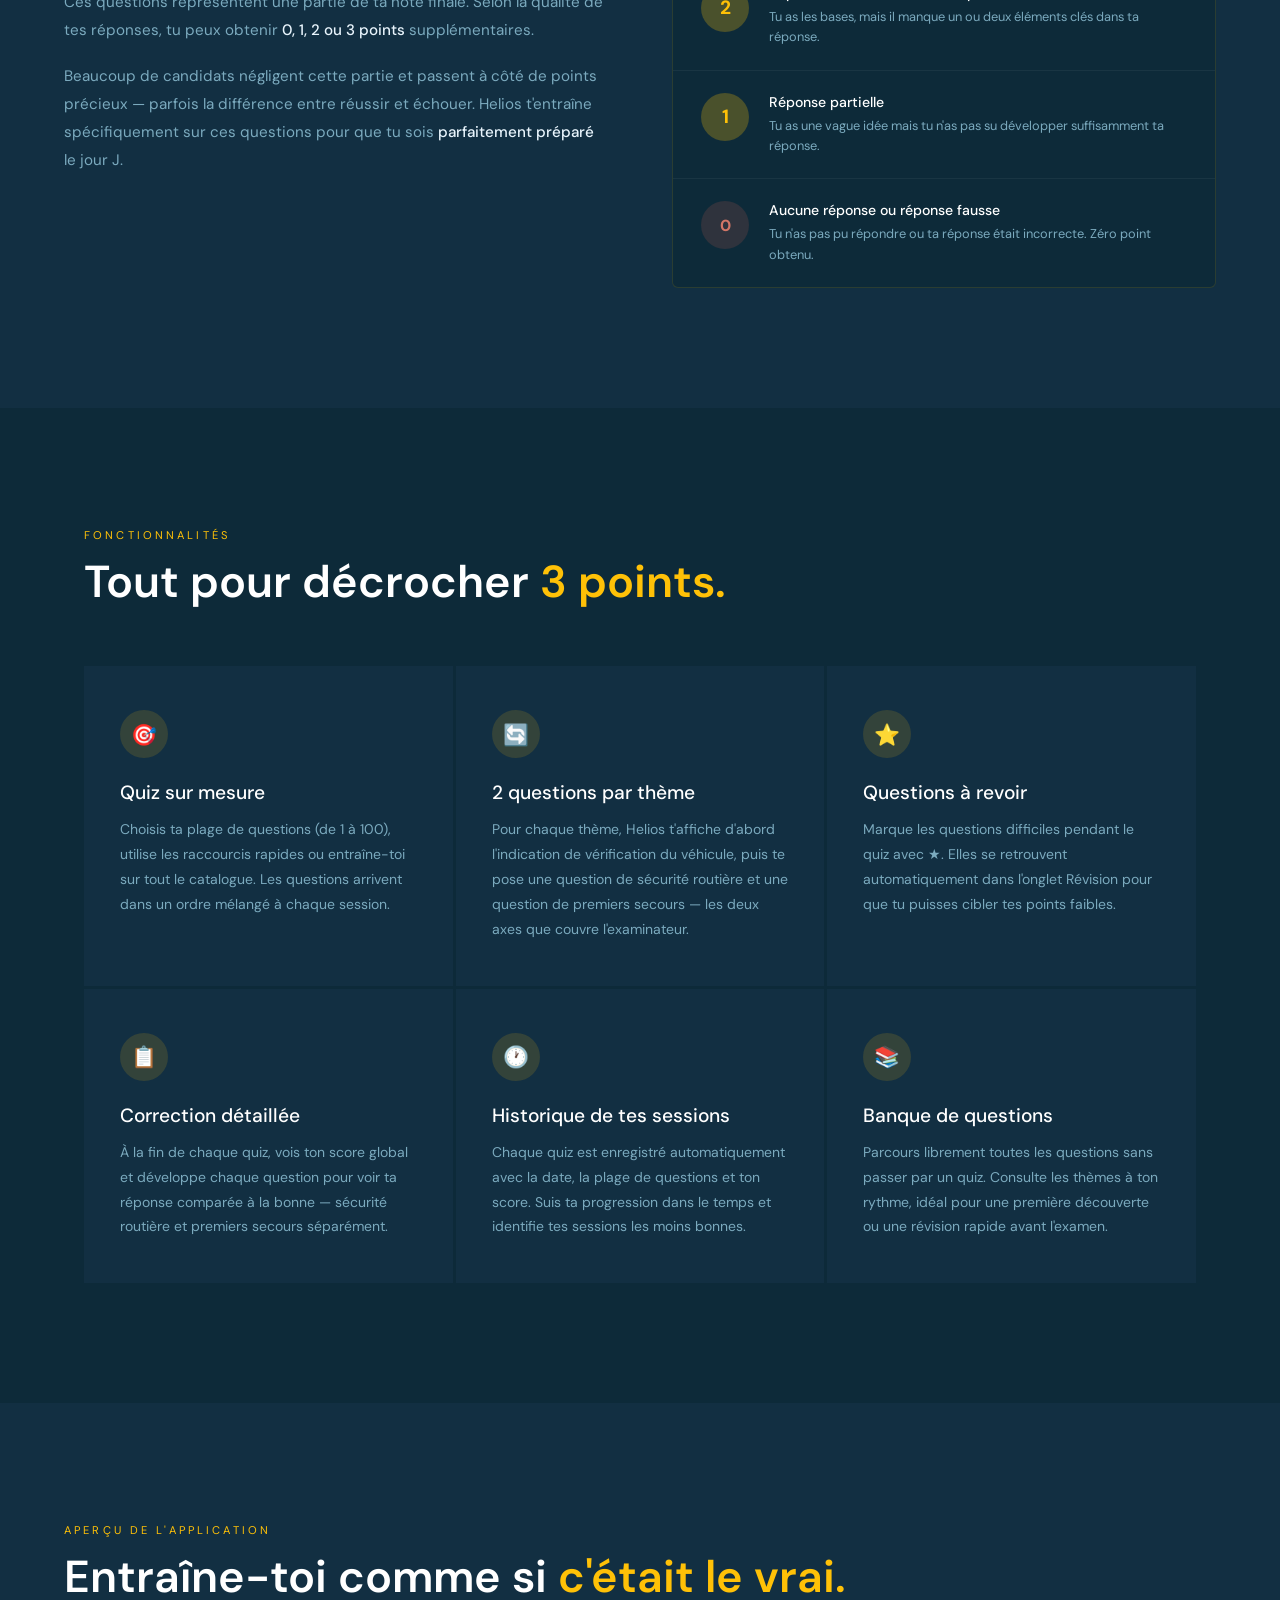
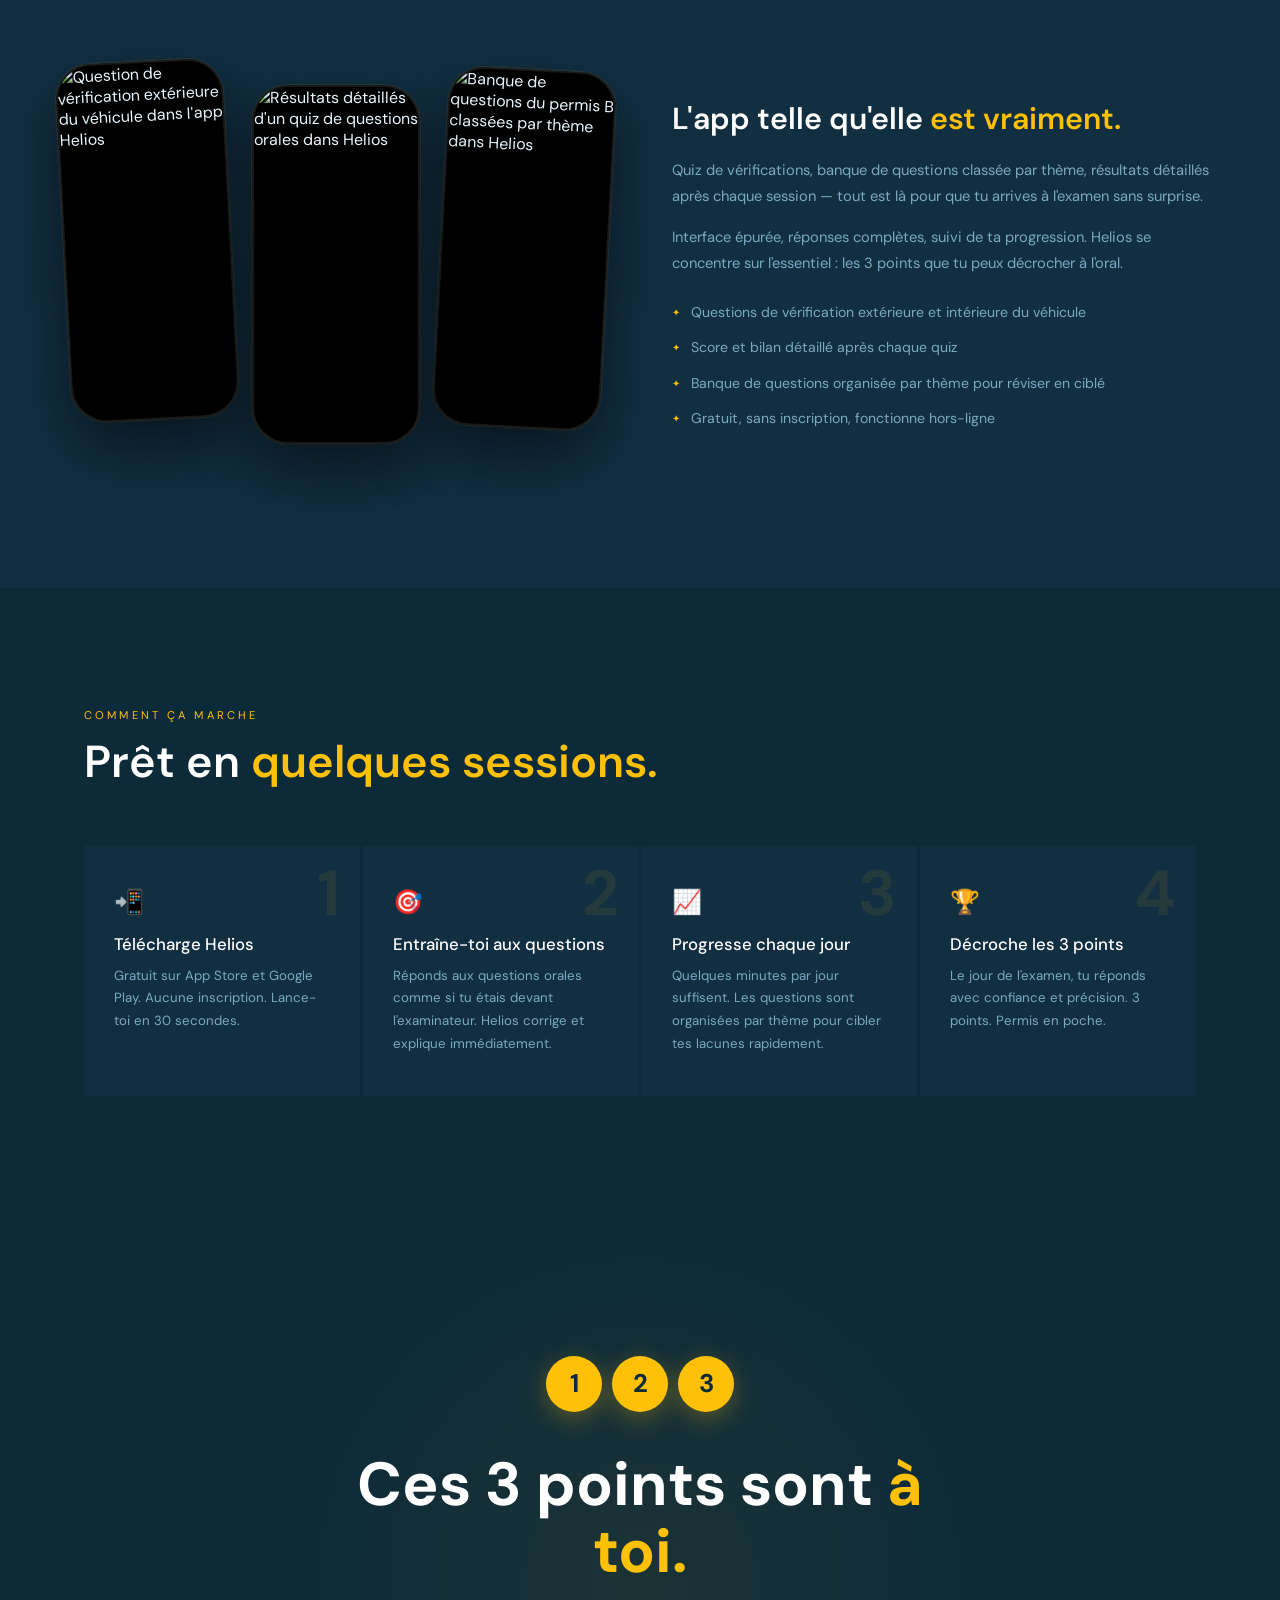
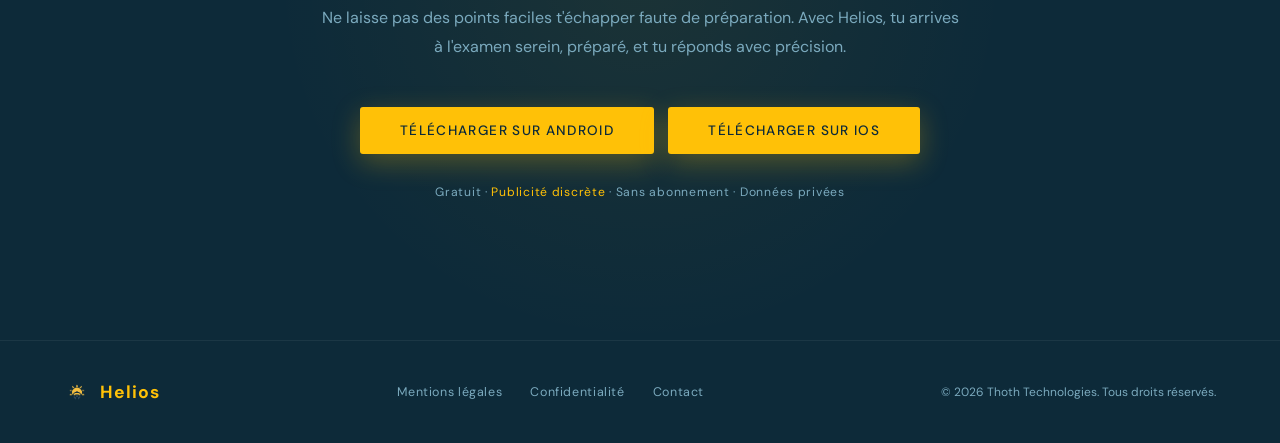
==== commit 6b8fa898: "Configure Google Analytics" ====
--- a/index.html
+++ b/index.html
@@ -3,12 +3,75 @@
 <head>
     <meta charset="UTF-8">
     <meta name="viewport" content="width=device-width, initial-scale=1.0">
-    <title>Helios — Décroche tes 3 points à l'examen</title>
-    <meta property="og:title" content="Helios — Décroche tes 3 points à l'examen">
-    <meta property="og:description" content="Entraîne-toi aux questions orales du permis B. Gratuit, sans abonnement.">
+    <meta name="google-site-verification" content="kOgCvD__CtguNnFVU349r0Wt8LPqUm3jB6Nj91vNqZ4" />
+    <title>Helios — Questions orales du permis B : décroche tes 3 points</title>
+    <meta name="description" content="Révise les questions de vérification du véhicule, de sécurité routière et de premiers secours de l'examen du permis B. App gratuite, sans inscription, sur iOS et Android.">
+    <meta name="robots" content="index, follow, max-image-preview:large">
+    <meta name="theme-color" content="#0D2A39">
+    <link rel="canonical" href="https://helios.thoth.fr/">
+
     <meta property="og:type" content="website">
-    <meta name="twitter:card" content="summary">
-    <link rel="icon" href="img/favicon.png">
+    <meta property="og:site_name" content="Helios">
+    <meta property="og:locale" content="fr_FR">
+    <meta property="og:url" content="https://helios.thoth.fr/">
+    <meta property="og:title" content="Helios — Décroche tes 3 points à l'examen du permis">
+    <meta property="og:description" content="Entraîne-toi aux questions orales du permis B : vérifications, sécurité routière, premiers secours. Gratuit, sans abonnement.">
+    <meta property="og:image" content="https://helios.thoth.fr/img/og-image.jpg">
+    <meta property="og:image:width" content="1200">
+    <meta property="og:image:height" content="630">
+    <meta property="og:image:alt" content="Helios — Décroche tes 3 points à l'examen du permis">
+    <meta name="twitter:card" content="summary_large_image">
+    <meta name="twitter:title" content="Helios — Décroche tes 3 points à l'examen du permis">
+    <meta name="twitter:description" content="Entraîne-toi aux questions orales du permis B : vérifications, sécurité routière, premiers secours. Gratuit, sans abonnement.">
+    <meta name="twitter:image" content="https://helios.thoth.fr/img/og-image.jpg">
+
+    <meta name="apple-itunes-app" content="app-id=6763942406">
+    <link rel="icon" type="image/png" href="img/favicon.png">
+    <link rel="apple-touch-icon" href="img/apple-touch-icon.png">
+    <link rel="preload" href="fonts/dmsans-latin-400-700.woff2" as="font" type="font/woff2" crossorigin>
+
+    <script type="application/ld+json">
+    {
+        "@context": "https://schema.org",
+        "@graph": [
+            {
+                "@type": "Organization",
+                "@id": "https://helios.thoth.fr/#org",
+                "name": "Thoth Technologies",
+                "email": "contact@thoth.fr",
+                "logo": "https://helios.thoth.fr/img/logo.png"
+            },
+            {
+                "@type": "WebSite",
+                "@id": "https://helios.thoth.fr/#website",
+                "url": "https://helios.thoth.fr/",
+                "name": "Helios",
+                "inLanguage": "fr-FR",
+                "publisher": { "@id": "https://helios.thoth.fr/#org" }
+            },
+            {
+                "@type": "MobileApplication",
+                "name": "Helios",
+                "description": "Entraînement aux questions orales de l'examen pratique du permis B : vérifications du véhicule, sécurité routière et premiers secours.",
+                "applicationCategory": "EducationalApplication",
+                "operatingSystem": "iOS, Android",
+                "inLanguage": "fr-FR",
+                "image": "https://helios.thoth.fr/img/logo.png",
+                "screenshot": [
+                    "https://helios.thoth.fr/img/screenshots/WA0005.webp",
+                    "https://helios.thoth.fr/img/screenshots/WA0013.webp",
+                    "https://helios.thoth.fr/img/screenshots/WA0017.webp"
+                ],
+                "offers": { "@type": "Offer", "price": "0", "priceCurrency": "EUR" },
+                "installUrl": [
+                    "https://play.google.com/store/apps/details?id=fr.thoth.helios",
+                    "https://apps.apple.com/fr/app/helios-driver/id6763942406"
+                ],
+                "publisher": { "@id": "https://helios.thoth.fr/#org" }
+            }
+        ]
+    }
+    </script>
     <link rel="stylesheet" href="style.css">
     <style>
         /* ─── HERO ─── */
@@ -249,8 +312,8 @@
 
 <!-- NAV -->
 <nav class="nav">
-    <a href="#" class="nav-brand">
-        <img src="img/logo.png" alt="Helios">
+    <a href="/" class="nav-brand" aria-label="Helios — accueil">
+        <img src="img/logo.png" alt="" width="34" height="34">
         <span>Helios</span>
     </a>
     <ul class="nav-links">
@@ -264,8 +327,8 @@
 <!-- HERO -->
 <section class="hero">
     <div class="hero-inner">
-        <div class="hero-badge">Examen pratique du permis de conduire</div>
-        <img src="img/logo.png" alt="Helios" class="hero-logo">
+        <p class="hero-badge">Questions orales · Examen pratique du permis B</p>
+        <img src="img/logo.png" alt="Logo de l'application Helios" class="hero-logo" width="96" height="96" fetchpriority="high">
 
         <div class="points-visual">
             <div class="point-circle">1</div>
@@ -399,13 +462,13 @@
         <div class="preview-grid">
             <div class="screenshots-gallery">
                 <div class="phone-frame">
-                    <img src="img/screenshots/WA0005.jpg" alt="Question de vérification extérieure dans Helios" loading="lazy">
+                    <img src="img/screenshots/WA0005.webp" alt="Question de vérification extérieure du véhicule dans l'app Helios" width="600" height="1298" loading="lazy" decoding="async">
                 </div>
                 <div class="phone-frame">
-                    <img src="img/screenshots/WA0013.jpg" alt="Résultats du quiz dans Helios" loading="lazy">
+                    <img src="img/screenshots/WA0013.webp" alt="Résultats détaillés d'un quiz de questions orales dans Helios" width="600" height="1298" loading="lazy" decoding="async">
                 </div>
                 <div class="phone-frame">
-                    <img src="img/screenshots/WA0017.jpg" alt="Banque de questions dans Helios" loading="lazy">
+                    <img src="img/screenshots/WA0017.webp" alt="Banque de questions du permis B classées par thème dans Helios" width="600" height="1298" loading="lazy" decoding="async">
                 </div>
             </div>
             <div class="preview-text">
@@ -476,7 +539,7 @@
 <!-- FOOTER -->
 <footer class="footer">
     <div class="footer-brand">
-        <img src="img/logo.png" alt="Helios">
+        <img src="img/logo.png" alt="" width="26" height="26" loading="lazy">
         <span>Helios</span>
     </div>
     <div class="footer-links">
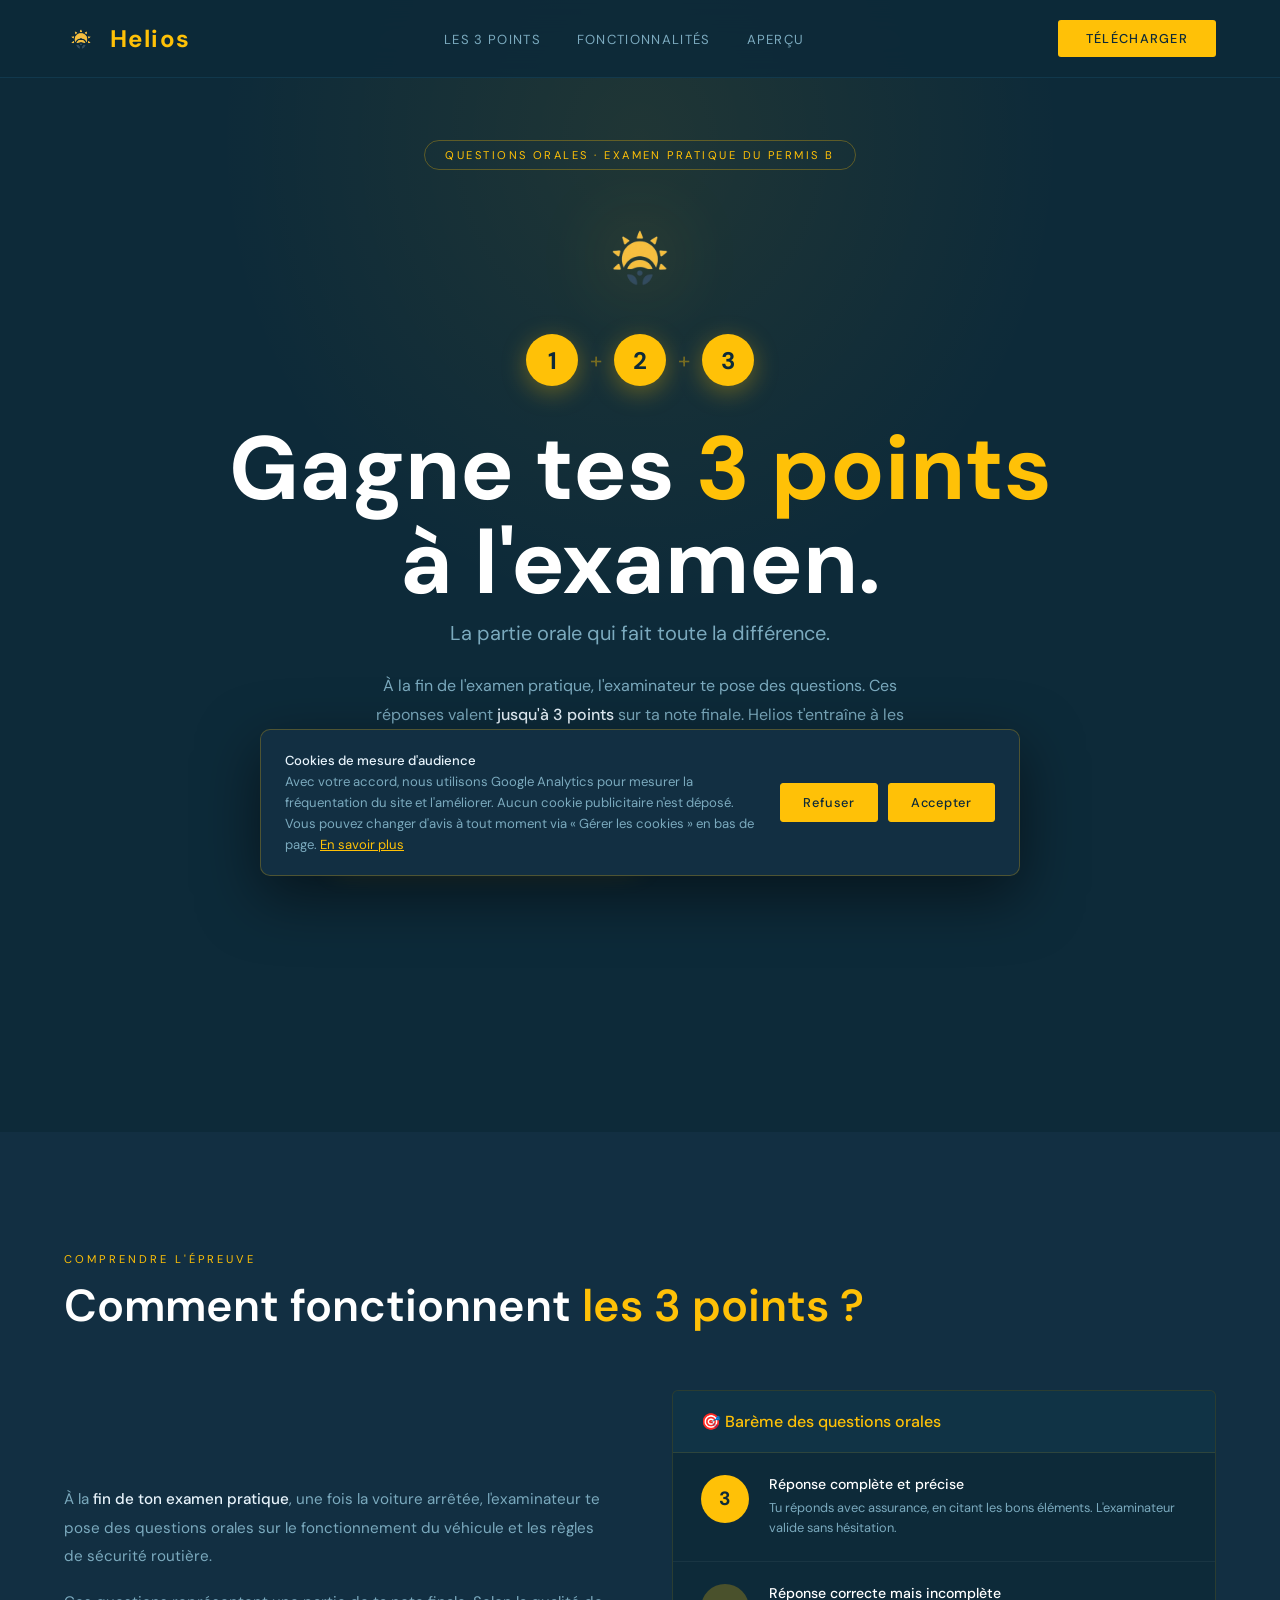
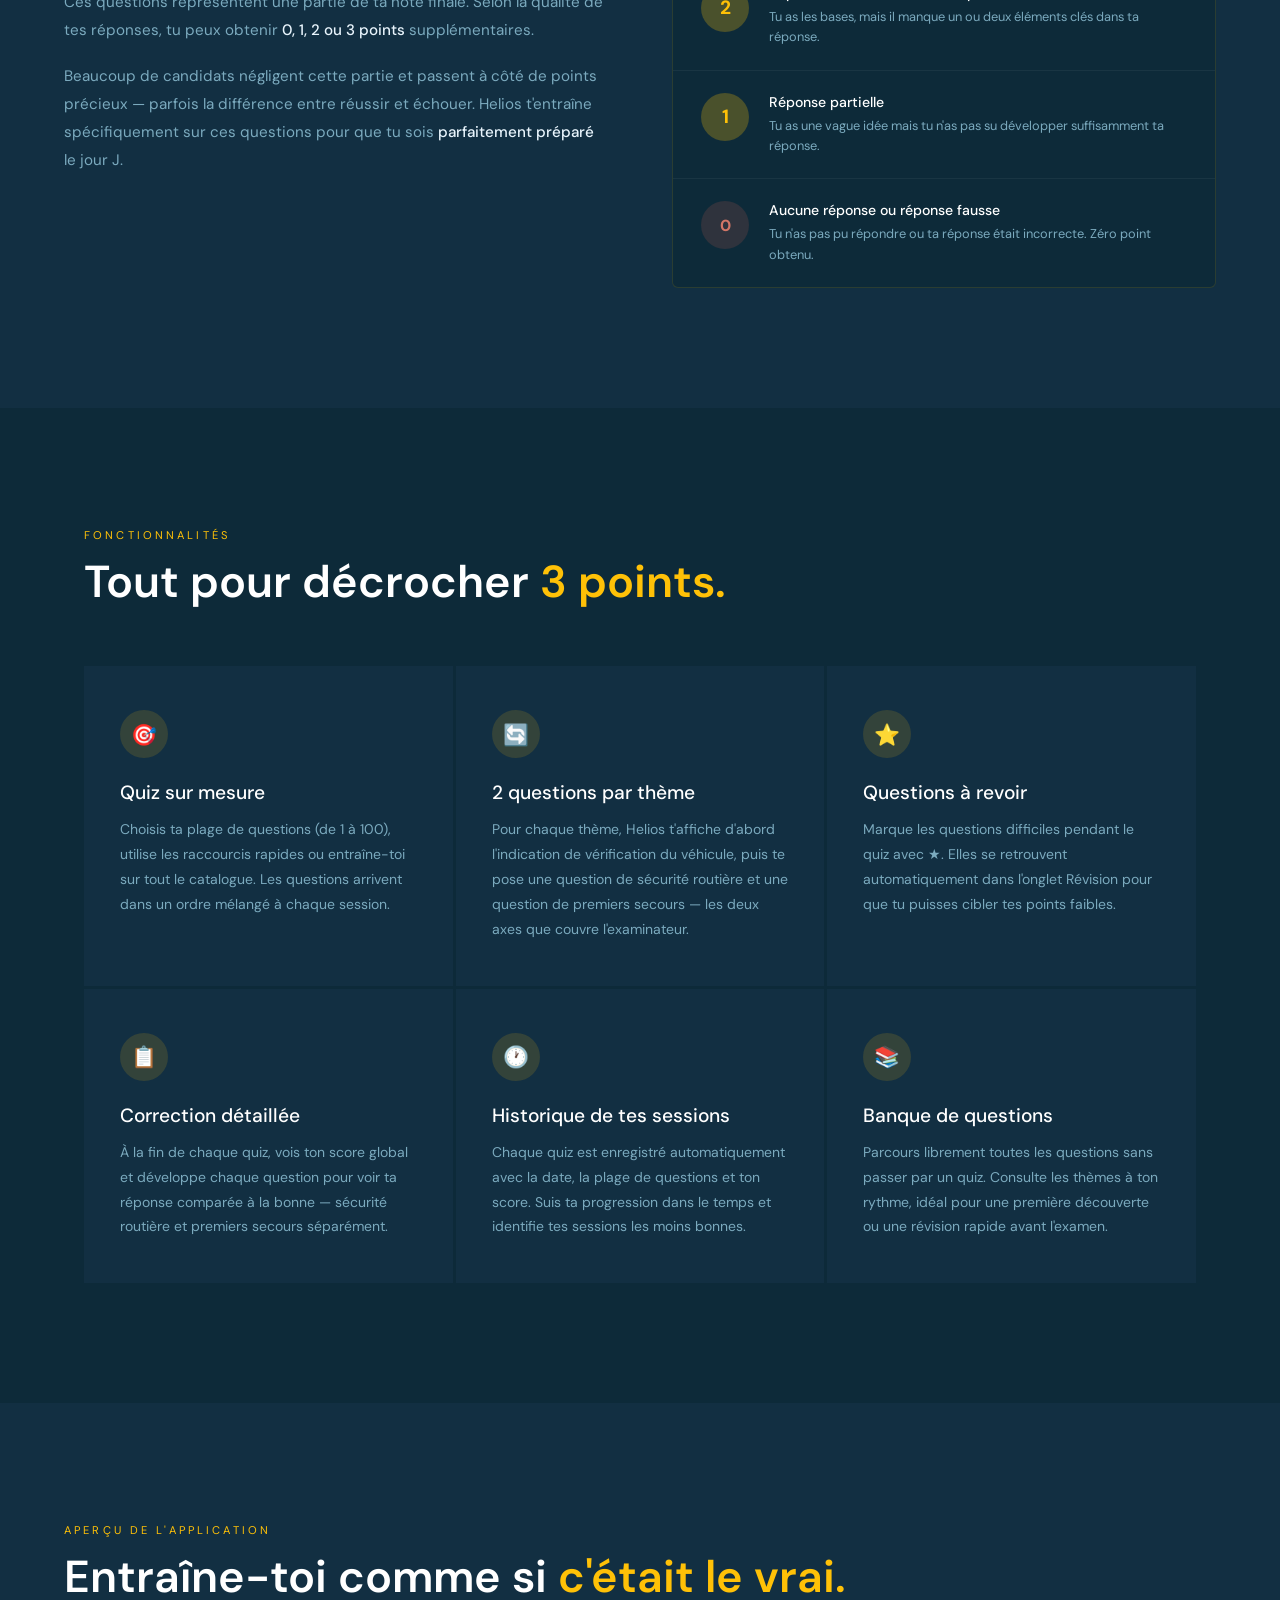
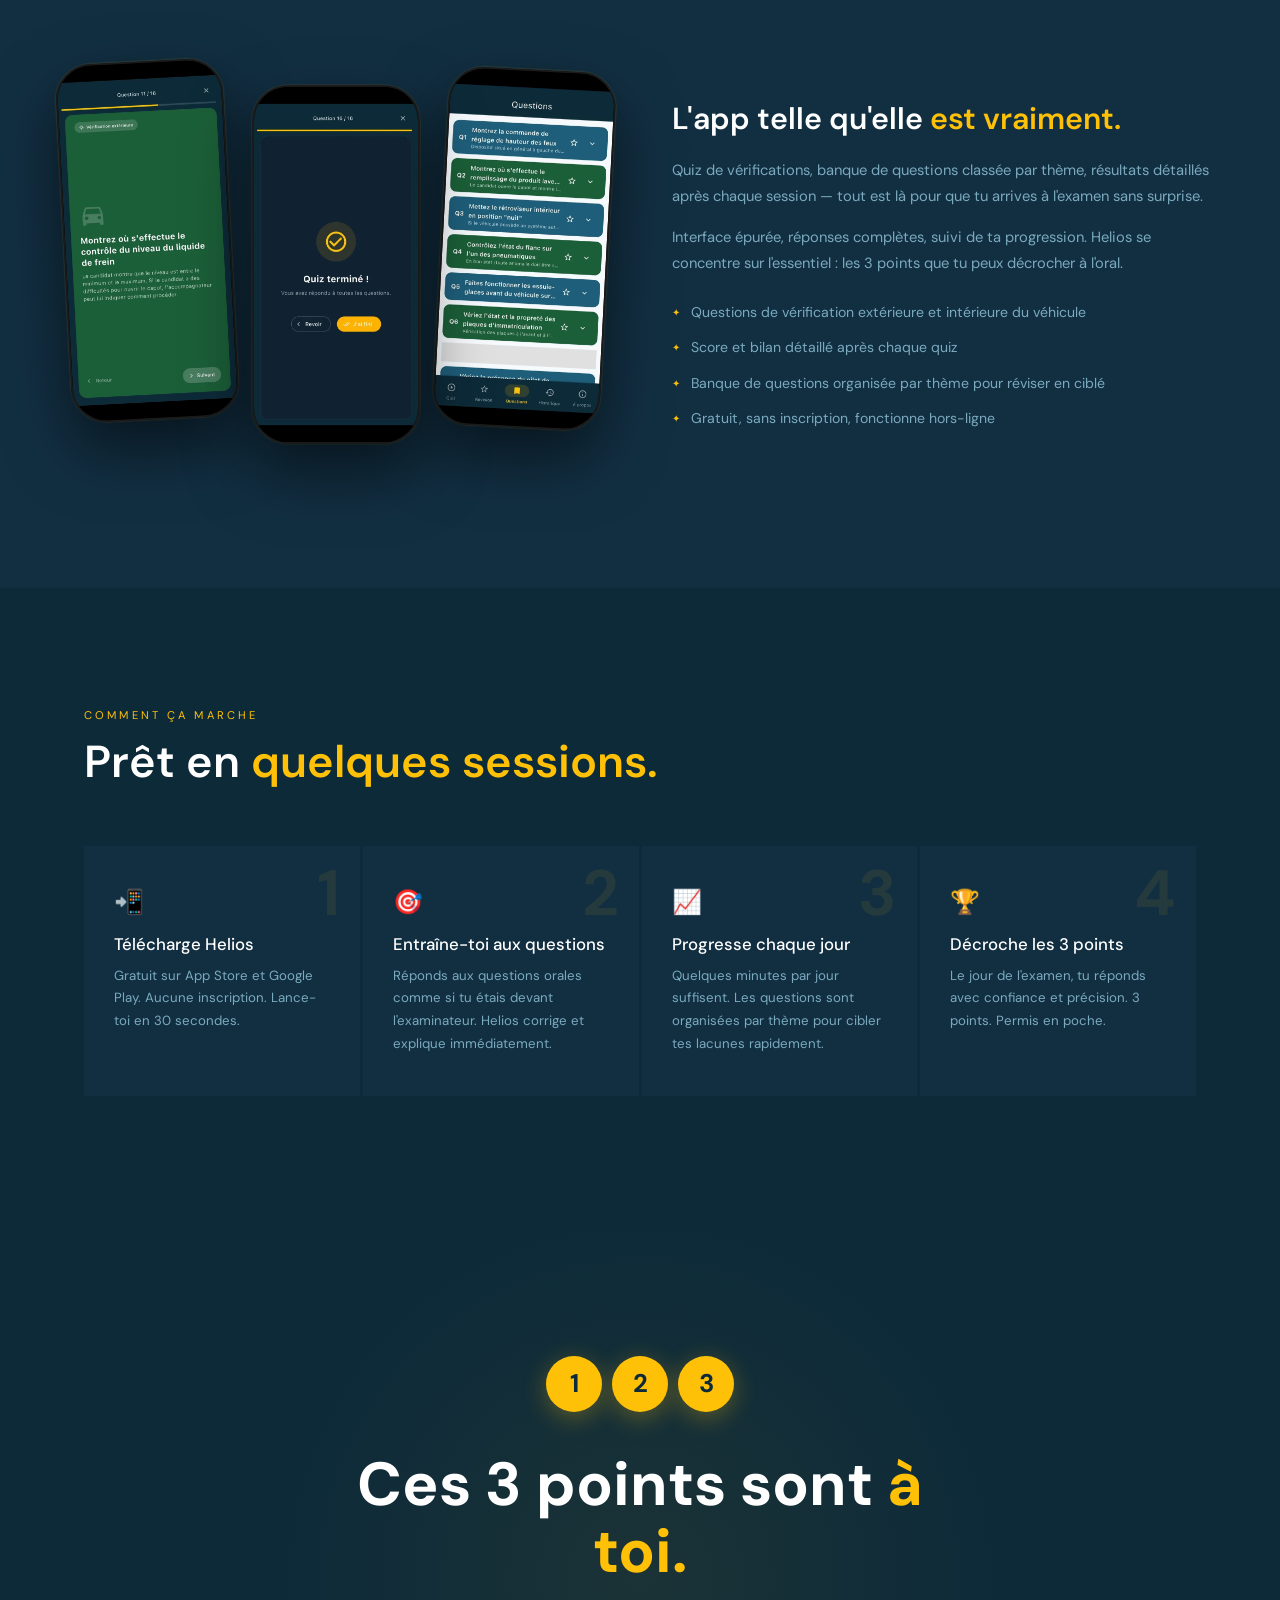
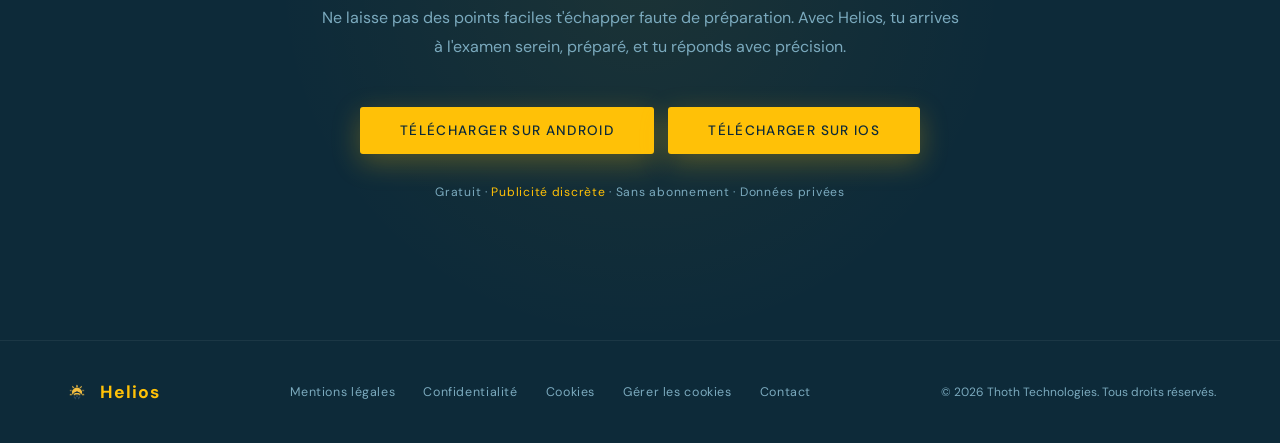
==== commit 6f001c48: "Add Google Analytics with CNIL-compliant cookie consent - Load GA4 (G-S4L1F82Z5G) only after explici" ====
--- a/index.html
+++ b/index.html
@@ -72,7 +72,8 @@
         ]
     }
     </script>
-    <link rel="stylesheet" href="style.css">
+    <link rel="stylesheet" href="style.css?v=2">
+    <script src="consent.js?v=1"></script>
     <style>
         /* ─── HERO ─── */
         .hero {
@@ -545,6 +546,8 @@
     <div class="footer-links">
         <a href="mentions-legales.html">Mentions légales</a>
         <a href="confidentialite.html">Confidentialité</a>
+        <a href="politique-cookies.html">Cookies</a>
+        <button type="button" class="footer-link-btn" data-consent-open>Gérer les cookies</button>
         <a href="mailto:contact@thoth.fr">Contact</a>
     </div>
     <span class="footer-copy">© 2026 Thoth Technologies. Tous droits réservés.</span>
--- a/style.css
+++ b/style.css
@@ -78,14 +78,40 @@
 .footer-brand { display:flex; align-items:center; gap:10px; }
 .footer-brand img { height:26px; width:26px; object-fit:cover; object-position:center center; border-radius:5px; }
 .footer-brand span { font-family:'DM Sans',sans-serif; font-size:1.1rem; font-weight:700; color:var(--amber); letter-spacing:0.06em; }
-.footer-links { display:flex; gap:28px; }
+.footer-links { display:flex; flex-wrap:wrap; gap:12px 28px; }
 .footer-links a { font-size:0.78rem; color:var(--muted); text-decoration:none; letter-spacing:0.05em; transition:color .3s; }
 .footer-links a:hover { color:var(--amber); }
 .footer-copy { font-size:0.75rem; color:var(--muted); }
+
+/* ─── CONSENTEMENT COOKIES ─── */
+.consent-banner {
+    position:fixed; left:24px; right:24px; bottom:24px; z-index:1000; max-width:760px; margin:0 auto;
+    background:var(--ink-light); border:1px solid rgba(255,193,7,0.25); border-radius:10px;
+    box-shadow:0 20px 60px rgba(0,0,0,0.5); padding:20px 24px;
+    display:flex; align-items:center; gap:24px;
+}
+.consent-banner[hidden] { display:none; }
+.consent-text { font-size:0.82rem; line-height:1.6; color:var(--muted); }
+.consent-text strong { color:var(--text); font-weight:500; }
+.consent-text a { color:var(--amber); }
+.consent-actions { display:flex; gap:10px; flex-shrink:0; }
+.consent-btn {
+    font:inherit; font-size:0.8rem; font-weight:500; letter-spacing:0.06em; cursor:pointer;
+    padding:10px 22px; border-radius:3px; border:1px solid var(--amber);
+    background:var(--amber); color:var(--ink); transition:background .2s;
+}
+.consent-btn:hover { background:var(--amber-soft); }
+.footer-links button.footer-link-btn {
+    font:inherit; font-size:0.78rem; color:var(--muted); letter-spacing:0.05em;
+    background:none; border:0; padding:0; cursor:pointer; transition:color .3s;
+}
+.footer-links button.footer-link-btn:hover { color:var(--amber); }
 
 /* ─── RESPONSIVE (nav + footer only) ─── */
 @media (max-width:900px) {
     .nav { padding:18px 24px; }
     .nav-links { display:none; }
     .footer { flex-direction:column; align-items:flex-start; padding:28px 24px; }
+    .consent-banner { left:12px; right:12px; bottom:12px; flex-direction:column; align-items:stretch; gap:14px; padding:18px; }
+    .consent-actions .consent-btn { flex:1; }
 }
